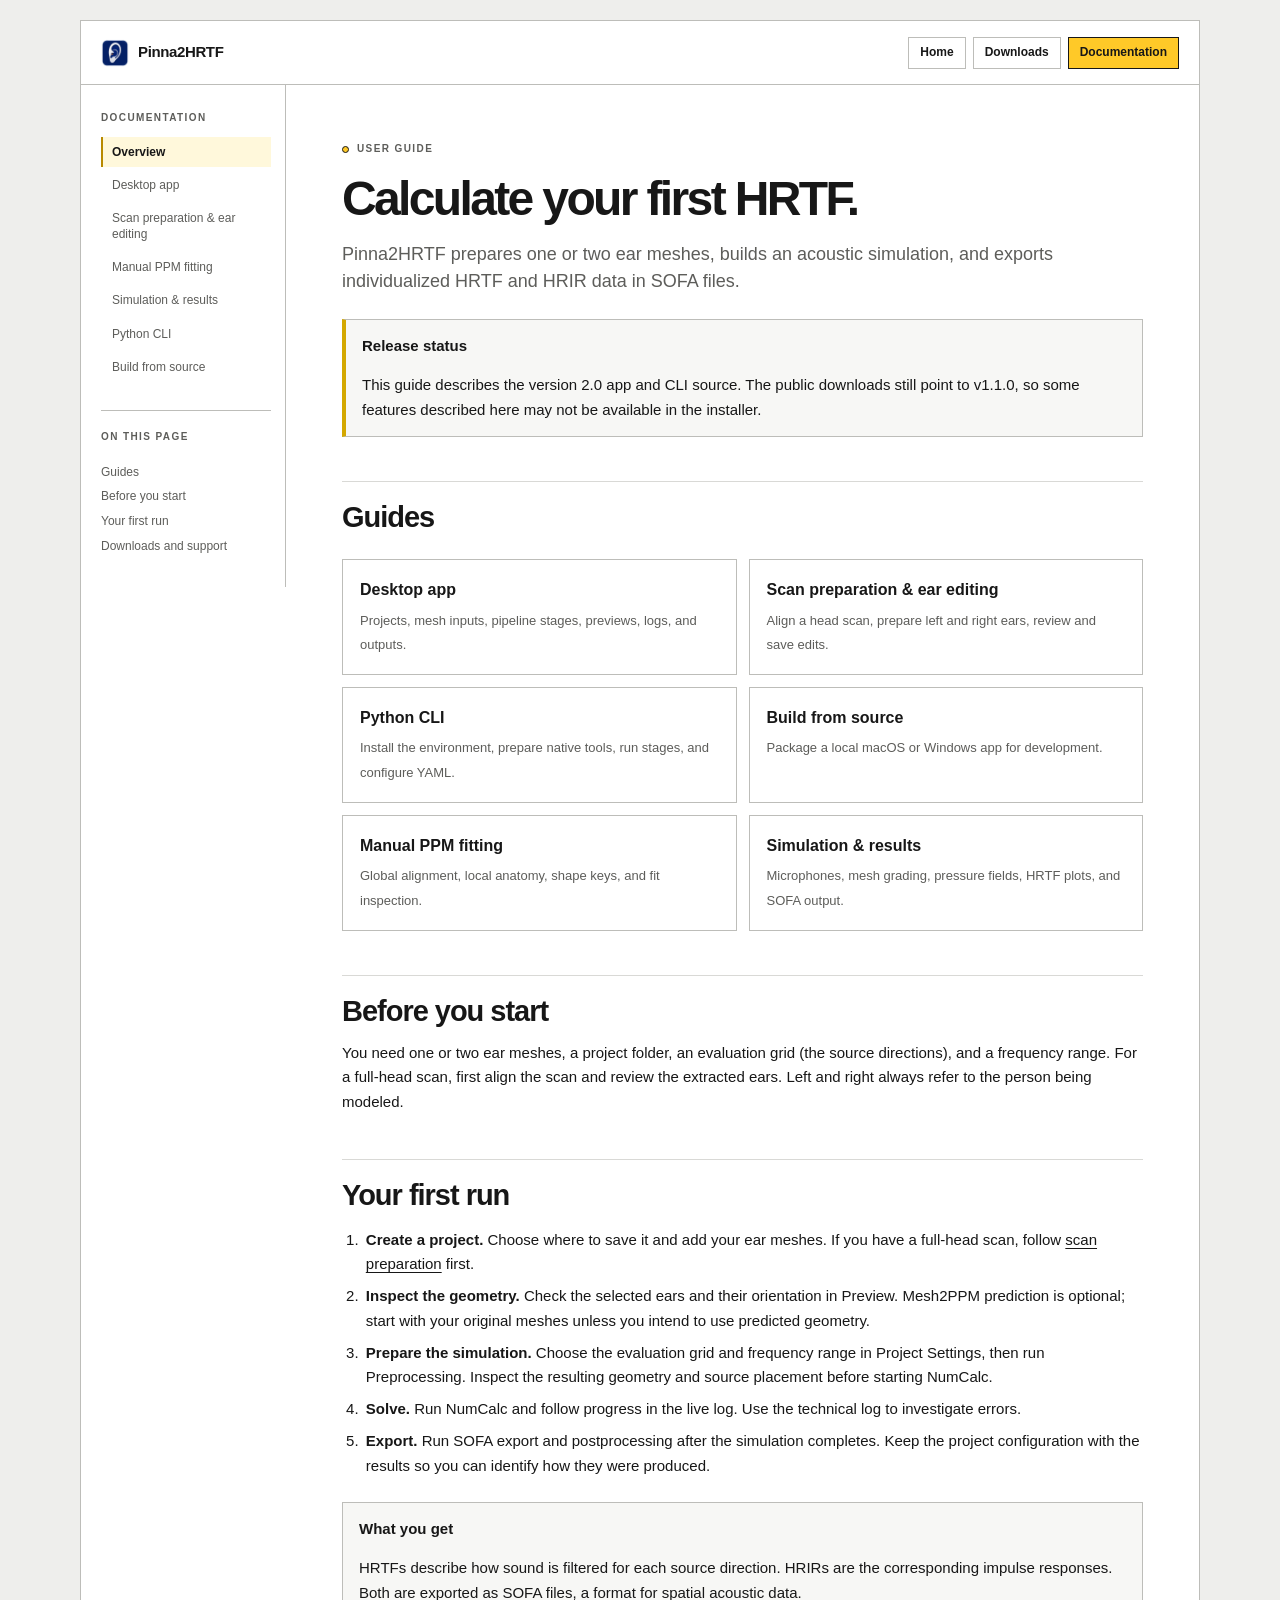
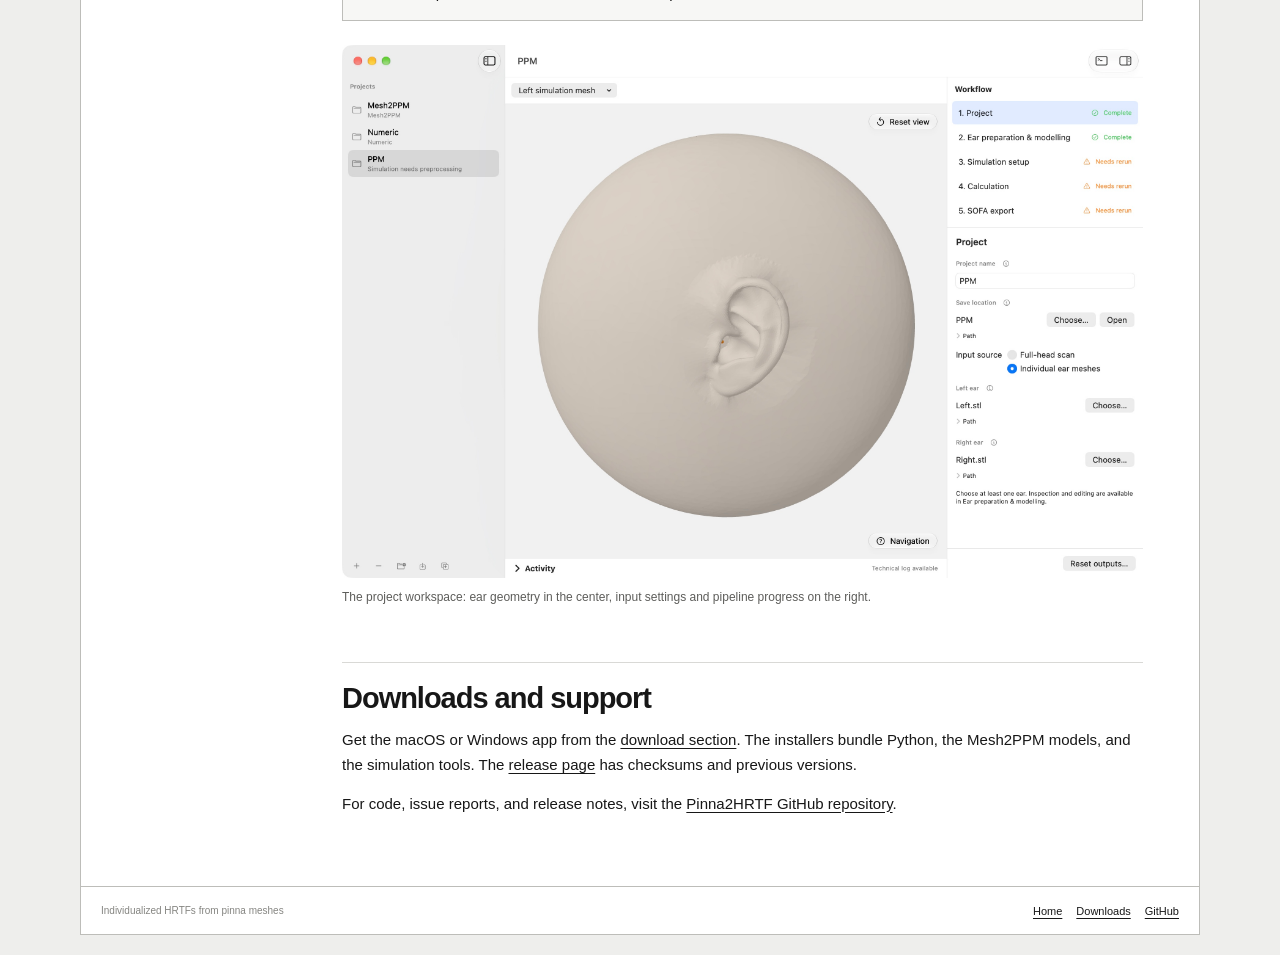
==== website/docs/index.html @ dadf11bf "Tighten website prose and fix inconsistencies Co-Authored-By: Claude Opus 5.5 <noreply@anthropic.com" ====
<!doctype html>
<html lang="en">
<head>
  <meta charset="utf-8">
  <meta name="viewport" content="width=device-width, initial-scale=1">
  <meta name="description" content="Pinna2HRTF documentation for the desktop app, full-head scan preparation, ear editing, and Python CLI.">
  <title>Documentation — Pinna2HRTF</title>
  <link rel="icon" href="../favicon-macos.png?v=glass-ear2" type="image/png" sizes="512x512">
  <link rel="shortcut icon" href="../favicon-macos.png?v=glass-ear2" type="image/png">
  <link rel="apple-touch-icon" href="../favicon-macos.png?v=glass-ear2">
  <link rel="stylesheet" href="styles.css">
</head>
<body>
  <a class="skip-link" href="#main">Skip to content</a>
  <div class="docs-frame">
    <header class="docs-header">
      <a class="brand" href="../" aria-label="Pinna2HRTF home"><img src="../assets/app-icon.webp?v=glass-ear2" alt=""><strong>Pinna2HRTF</strong></a>
      <nav class="top-nav" aria-label="Main navigation"><a href="../">Home</a><a href="../#downloads">Downloads</a><a href="index.html" aria-current="page">Documentation</a></nav>
    </header>
    <div class="docs-layout">
      <aside class="docs-sidebar">
        <p class="sidebar-label">Documentation</p>
        <nav class="sidebar-links" aria-label="Documentation pages">
          <a href="index.html" aria-current="page">Overview</a><a href="desktop-app.html">Desktop app</a><a href="scan-preparation.html">Scan preparation &amp; ear editing</a><a href="manual-fitting.html">Manual PPM fitting</a><a href="results.html">Simulation &amp; results</a><a href="cli.html">Python CLI</a><a href="building.html">Build from source</a>
        </nav>
      <nav class="on-this-page" aria-label="On this page"><p class="sidebar-label">On this page</p><a href="#guides">Guides</a><a href="#before-you-start">Before you start</a><a href="#your-first-run">Your first run</a><a href="#downloads-and-support">Downloads and support</a></nav></aside>
      <main class="docs-content" id="main">
        <p class="kicker"><span class="dot" aria-hidden="true"></span> USER GUIDE</p>
        <h1>Calculate your first HRTF.</h1>
        <p class="lede">Pinna2HRTF prepares one or two ear meshes, builds an acoustic simulation, and exports individualized HRTF and HRIR data in SOFA files.</p>
        <div class="release-note"><p><strong>Release status</strong></p><p>This guide describes the version 2.0 app and CLI source. The public downloads still point to v1.1.0, so some features described here may not be available in the installer.</p></div>

        <h2 id="guides">Guides</h2>
        <div class="page-cards">
          <a class="page-card" href="desktop-app.html"><strong>Desktop app</strong><span>Projects, mesh inputs, pipeline stages, previews, logs, and outputs.</span></a>
          <a class="page-card" href="scan-preparation.html"><strong>Scan preparation &amp; ear editing</strong><span>Align a head scan, prepare left and right ears, review and save edits.</span></a>
          <a class="page-card" href="cli.html"><strong>Python CLI</strong><span>Install the environment, prepare native tools, run stages, and configure YAML.</span></a>
          <a class="page-card" href="building.html"><strong>Build from source</strong><span>Package a local macOS or Windows app for development.</span></a>
          <a class="page-card" href="manual-fitting.html"><strong>Manual PPM fitting</strong><span>Global alignment, local anatomy, shape keys, and fit inspection.</span></a><a class="page-card" href="results.html"><strong>Simulation &amp; results</strong><span>Microphones, mesh grading, pressure fields, HRTF plots, and SOFA output.</span></a>
        </div>

        <h2 id="before-you-start">Before you start</h2>
        <p>You need one or two ear meshes, a project folder, an evaluation grid (the source directions), and a frequency range. For a full-head scan, first align the scan and review the extracted ears. Left and right always refer to the person being modeled.</p>
        <h2 id="your-first-run">Your first run</h2>
        <ol>
          <li><strong>Create a project.</strong> Choose where to save it and add your ear meshes. If you have a full-head scan, follow <a href="scan-preparation.html">scan preparation</a> first.</li>
          <li><strong>Inspect the geometry.</strong> Check the selected ears and their orientation in Preview. Mesh2PPM prediction is optional; start with your original meshes unless you intend to use predicted geometry.</li>
          <li><strong>Prepare the simulation.</strong> Choose the evaluation grid and frequency range in Project Settings, then run Preprocessing. Inspect the resulting geometry and source placement before starting NumCalc.</li>
          <li><strong>Solve.</strong> Run NumCalc and follow progress in the live log. Use the technical log to investigate errors.</li>
          <li><strong>Export.</strong> Run SOFA export and postprocessing after the simulation completes. Keep the project configuration with the results so you can identify how they were produced.</li>
        </ol>
        <div class="callout"><p><strong>What you get</strong></p><p>HRTFs describe how sound is filtered for each source direction. HRIRs are the corresponding impulse responses. Both are exported as SOFA files, a format for spatial acoustic data.</p></div>
<figure><picture><source media="(prefers-color-scheme: dark)" srcset="../assets/screenshots/desktop-workspace-dark.jpg"><img src="../assets/screenshots/desktop-workspace.jpg" alt="Pinna2HRTF showing a simulation mesh, project settings, and workflow status, with standard macOS window controls" width="2620" height="1746" loading="lazy"></picture><figcaption>The project workspace: ear geometry in the center, input settings and pipeline progress on the right.</figcaption></figure>
        <h2 id="downloads-and-support">Downloads and support</h2>
        <p>Get the macOS or Windows app from the <a href="../#downloads">download section</a>. The installers bundle Python, the Mesh2PPM models, and the simulation tools. The <a href="https://github.com/Any2HRTF/Pinna2HRTF/releases">release page</a> has checksums and previous versions.</p>
        <p>For code, issue reports, and release notes, visit the <a href="https://github.com/Any2HRTF/Pinna2HRTF">Pinna2HRTF GitHub repository</a>.</p>
      </main>
    </div>
    <footer class="docs-footer"><small>Individualized HRTFs from pinna meshes</small><nav aria-label="Footer"><a href="../">Home</a><a href="../#downloads">Downloads</a><a href="https://github.com/Any2HRTF/Pinna2HRTF">GitHub</a></nav></footer>
  </div>
</body>
</html>
---- website/docs/styles.css ----
:root {
  color-scheme: light dark;
  --page: #eeeeec;
  --paper: #fff;
  --ink: #171717;
  --muted: #5d5d5a;
  --quiet: #858581;
  --rule: #bdbdb9;
  --rule-soft: #d9d9d6;
  --accent: #ffc928;
  --mono: ui-monospace, SFMono-Regular, Menlo, Consolas, monospace;
  --sans: -apple-system, BlinkMacSystemFont, "Segoe UI", Arial, sans-serif;
}
* { box-sizing: border-box; }
html { scroll-behavior: smooth; }
body { margin: 0; padding: 20px 16px; color: var(--ink); background: var(--page); font: 15px/1.65 var(--sans); -webkit-font-smoothing: antialiased; }
a { color: inherit; text-underline-offset: 3px; }
a:hover { color: #735900; }
a:focus-visible { outline: 3px solid #2563eb; outline-offset: 3px; }
.skip-link { position: absolute; z-index: 5; top: -4rem; left: 1rem; padding: .6rem .8rem; color: #fff; background: var(--ink); }
.skip-link:focus { top: 1rem; }
.docs-frame { width: min(100%, 1120px); margin: 0 auto; border: 1px solid var(--rule); background: var(--paper); }
.docs-header { display: flex; align-items: center; justify-content: space-between; gap: 22px; min-height: 64px; padding: 10px 20px; border-bottom: 1px solid var(--rule); }
.brand { display: inline-flex; align-items: center; gap: 9px; text-decoration: none; }
.brand img { width: 28px; height: 28px; border-radius: 5px; object-fit: cover; }
.brand strong { font-size: 15px; letter-spacing: -.025em; }
.top-nav { display: flex; flex-wrap: wrap; gap: 7px; }
.top-nav a { display: inline-flex; min-height: 32px; align-items: center; justify-content: center; padding: 4px 11px; border: 1px solid var(--rule); font-size: 12px; font-weight: 650; text-decoration: none; }
.top-nav a:hover, .top-nav a[aria-current="page"] { color: var(--ink); background: var(--accent); border-color: var(--ink); }
.docs-layout { display: grid; grid-template-columns: 205px minmax(0, 1fr); min-height: 70vh; }
.docs-sidebar { padding: 25px 14px 32px 20px; border-right: 1px solid var(--rule); }
.sidebar-label, .kicker { margin: 0 0 10px; color: var(--muted); font-size: 10px; font-weight: 750; letter-spacing: .14em; text-transform: uppercase; }
.sidebar-links { display: grid; gap: 3px; }
.sidebar-links a { padding: 7px 9px; border-left: 2px solid transparent; color: var(--muted); font-size: 12px; line-height: 1.35; text-decoration: none; }
.sidebar-links a:hover { color: var(--ink); background: #f6f6f4; }
.sidebar-links a[aria-current="page"] { border-left-color: #b88a00; color: var(--ink); background: #fff8db; font-weight: 700; }
.docs-content { min-width: 0; padding: clamp(24px, 5vw, 56px); }
.kicker { display: flex; align-items: center; gap: 8px; margin-bottom: 12px; }
.dot { width: 7px; height: 7px; border: 1px solid var(--ink); border-radius: 50%; background: var(--accent); }
h1, h2, h3 { line-height: 1.2; letter-spacing: -.035em; }
h1 { max-width: 780px; margin: 0 0 14px; font-size: clamp(34px, 5vw, 48px); letter-spacing: -.055em; }
h2 { margin: 44px 0 12px; padding-top: 18px; border-top: 1px solid var(--rule-soft); font-size: clamp(22px, 3vw, 29px); }
h3 { margin: 26px 0 8px; font-size: 18px; }
p { margin: 0 0 14px; }
.lede { max-width: 760px; color: var(--muted); font-size: 18px; line-height: 1.5; }
.release-note, .callout { margin: 24px 0; padding: 14px 16px; border: 1px solid var(--rule); background: #f7f7f5; }
.release-note { border-left: 4px solid #d4a800; }
.release-note p:last-child, .callout p:last-child { margin-bottom: 0; }
.page-cards { display: grid; grid-template-columns: repeat(2, minmax(0, 1fr)); gap: 12px; margin: 24px 0; }
.page-card { display: block; padding: 17px; border: 1px solid var(--rule); text-decoration: none; }
.page-card:hover { background: #fff9e4; border-color: var(--ink); }
.page-card strong { display: block; margin-bottom: 4px; font-size: 16px; }
.page-card span { color: var(--muted); font-size: 13px; }
figure { margin: 24px 0; border: 1px solid var(--rule); background: #f5f5f3; }
figure img { display: block; width: 100%; height: auto; }
figcaption { padding: 9px 12px; border-top: 1px solid var(--rule-soft); color: var(--muted); font-size: 12px; }
ul, ol { padding-left: 1.3rem; }
li { margin: 0 0 7px; padding-left: 3px; }
code, pre { font-family: var(--mono); font-size: .88em; }
:not(pre) > code { padding: .12em .32em; background: #f0f0ee; overflow-wrap: anywhere; }
pre { overflow: auto; margin: 14px 0 20px; padding: 15px 17px; border: 1px solid var(--rule); background: #f6f6f4; line-height: 1.6; tab-size: 2; }
.table-wrap { overflow-x: auto; margin: 16px 0 22px; border: 1px solid var(--rule); }
table { width: 100%; border-collapse: collapse; font-size: 13px; }
th, td { min-width: 135px; padding: 9px 11px; border-bottom: 1px solid var(--rule-soft); text-align: left; vertical-align: top; }
th { background: #f4f4f2; font-size: 11px; letter-spacing: .04em; }
tr:last-child td { border-bottom: 0; }
.docs-footer { display: flex; flex-wrap: wrap; align-items: center; justify-content: space-between; gap: 10px; min-height: 48px; padding: 10px 20px; border-top: 1px solid var(--rule); }
.docs-footer small { color: var(--quiet); font-size: 10px; }
.docs-footer nav { display: flex; gap: 14px; font-size: 11px; }
.docs-footer nav a { text-decoration: underline; }
@media (max-width: 760px) {
  body { padding: 8px; font-size: 14px; }
  .docs-header { align-items: flex-start; flex-direction: column; gap: 10px; padding: 12px 14px; }
  .top-nav { display: grid; width: 100%; grid-template-columns: repeat(3, minmax(0, 1fr)); }
  .top-nav a { padding-inline: 5px; font-size: 11px; }
  .docs-layout { grid-template-columns: 1fr; }
  .docs-sidebar { padding: 14px; border-right: 0; border-bottom: 1px solid var(--rule); }
  .sidebar-label { margin-bottom: 7px; }
  .sidebar-links { grid-template-columns: repeat(2, minmax(0, 1fr)); gap: 4px; }
  .sidebar-links a { padding: 7px; }
  .docs-content { padding: 25px 17px 35px; }
  .page-cards { grid-template-columns: 1fr; }
  .lede { font-size: 16px; }
  h2 { margin-top: 34px; }
}
@media (max-width: 380px) {
  body { padding: 5px; }
  .docs-content { padding-inline: 13px; }
  .sidebar-links { grid-template-columns: 1fr; }
  .top-nav { grid-template-columns: repeat(2, minmax(0, 1fr)); }
}
@media (prefers-reduced-motion: reduce) { html { scroll-behavior: auto; } }

/* Compact reference navigation, using the same ruled-paper visual language. */
.guide-status { padding-bottom: 12px; margin-bottom: 26px; border-bottom: 1px solid var(--rule); color: var(--muted); font: 11px/1.6 var(--mono); }
.guide-status span { padding: 0 6px; }
.on-this-page { display: grid; gap: 8px; margin-top: 28px; padding-top: 18px; border-top: 1px solid var(--rule); }
.on-this-page a { font-size: 12px; line-height: 1.4; text-decoration: none; color: var(--muted); }
.on-this-page a:hover { color: var(--ink); text-decoration: underline; }
h2[id] { scroll-margin-top: 24px; }
details { margin: 24px 0; padding: 14px 16px; border: 1px solid var(--rule); }
summary { cursor: pointer; font-weight: 650; }
details[open] summary { margin-bottom: 14px; }
.troubleshooting dt { margin-top: 20px; font-weight: 700; }
.troubleshooting dd { margin: 5px 0 18px; color: var(--muted); }
@media (min-width: 761px) {
  .docs-sidebar { position: sticky; top: 16px; align-self: start; max-height: calc(100vh - 32px); overflow-y: auto; }
}
@media print {
  body { padding: 0; background: white; }
  .docs-frame { border: 0; }
  .docs-layout { display: block; }
  .docs-sidebar, .top-nav, .docs-footer, .skip-link { display: none; }
  .docs-content { padding: 20px 0; }
  pre { white-space: pre-wrap; }
}

/* Screenshots retain their native macOS window edges. */
figure { border: 0; background: transparent; }
figure > a { display: block; }
figcaption { border-top: 0; padding: 10px 0; }

@media screen and (prefers-color-scheme: dark) {
  :root {
    --page: #111315;
    --paper: #1b1e22;
    --ink: #f1f2f3;
    --muted: #b4b8bd;
    --quiet: #92979d;
    --rule: #525861;
    --rule-soft: #373d44;
    --accent: #ffc928;
  }
  a:hover { color: #f5d76e; }
  .top-nav a:hover, .top-nav a[aria-current="page"] { color: #171717; }
  .sidebar-links a:hover { color: var(--ink); background: #292e34; }
  .sidebar-links a[aria-current="page"] { color: var(--ink); background: #433a1c; border-left-color: var(--accent); }
  .release-note, .callout, pre, th { background: #24292f; }
  .page-card:hover { color: var(--ink); background: #39321c; }
  :not(pre) > code { background: #30363d; }
  .skip-link { color: #171717; background: #f1f2f3; }
}
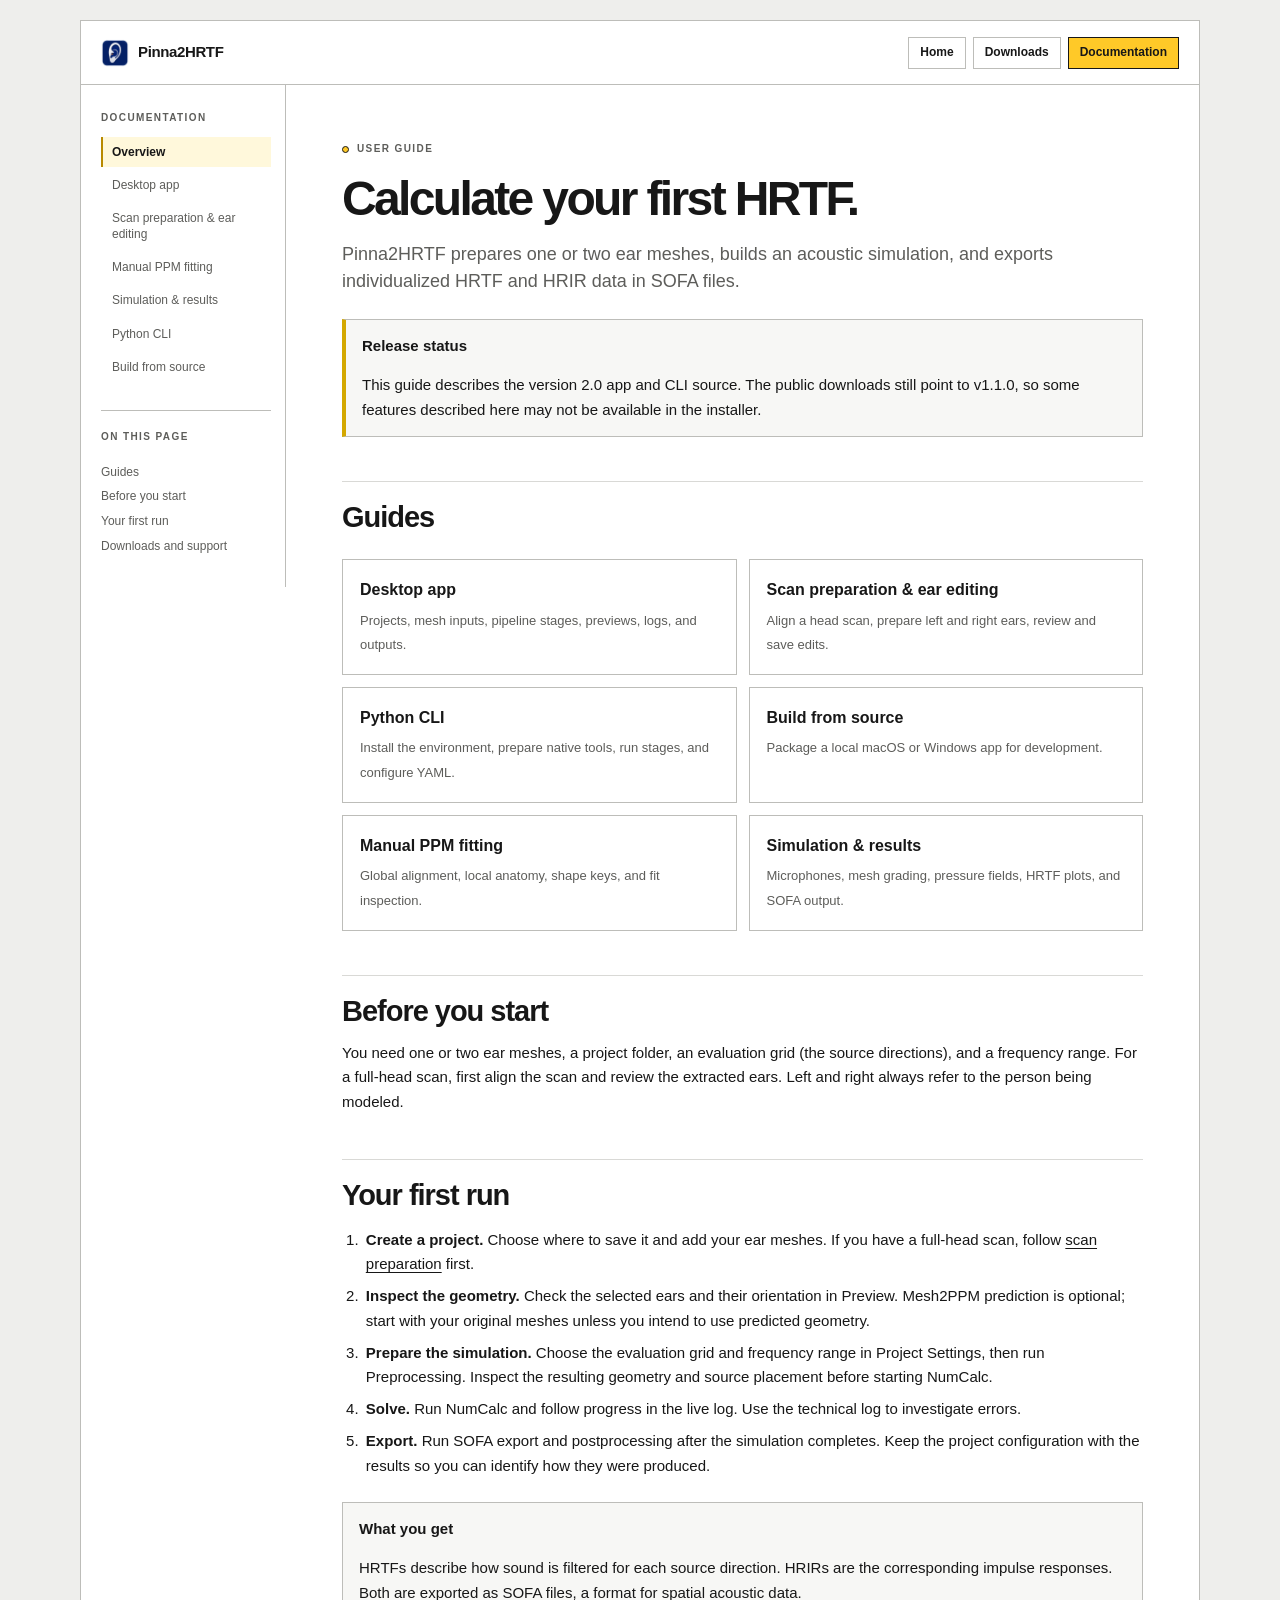
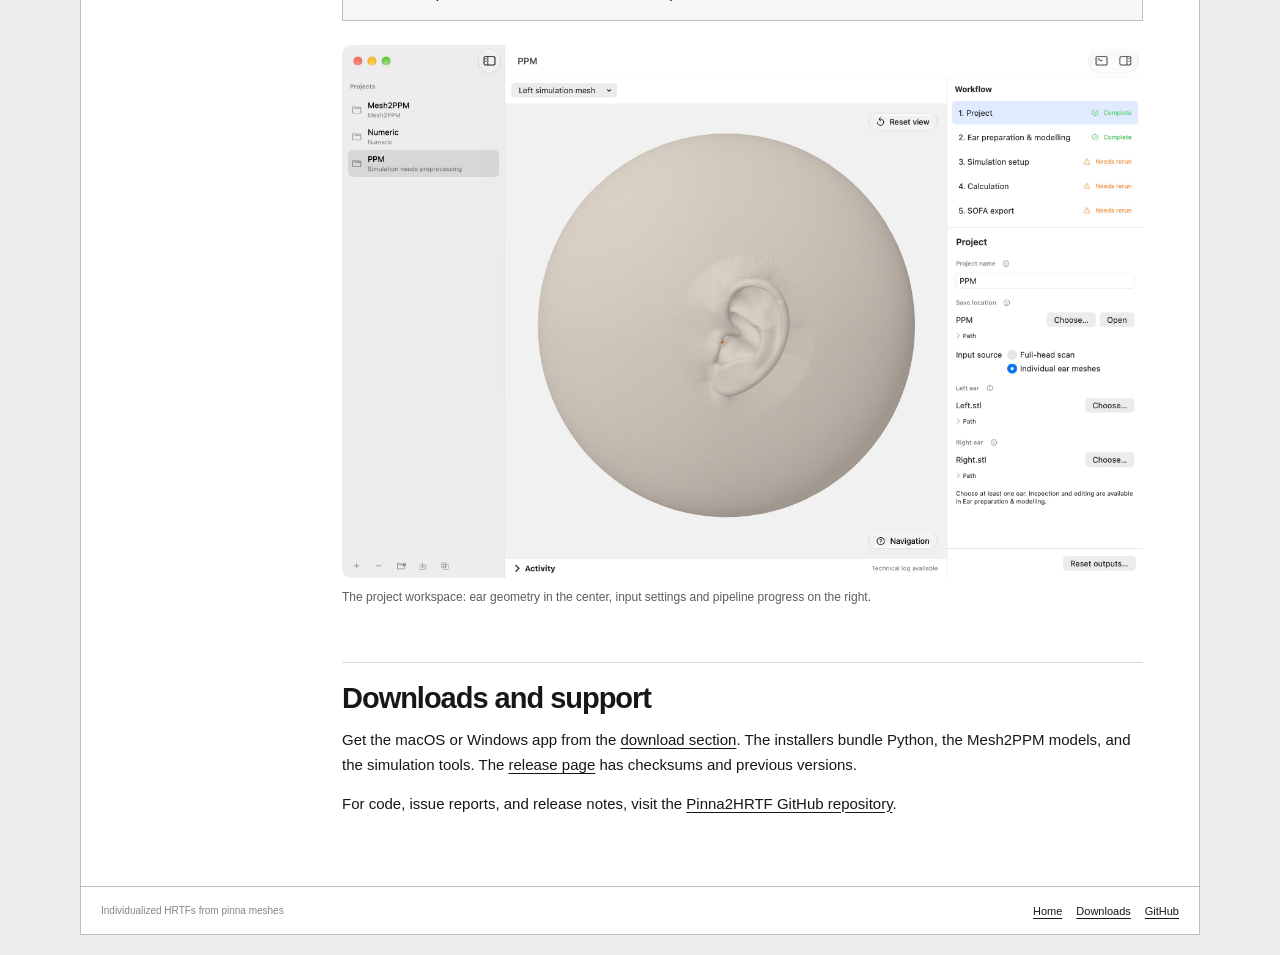
==== commit 8638de8a: "Preserve transparent screenshot corners" ====
--- a/website/docs/index.html
+++ b/website/docs/index.html
@@ -50,7 +50,7 @@
           <li><strong>Export.</strong> Run SOFA export and postprocessing after the simulation completes. Keep the project configuration with the results so you can identify how they were produced.</li>
         </ol>
         <div class="callout"><p><strong>What you get</strong></p><p>HRTFs describe how sound is filtered for each source direction. HRIRs are the corresponding impulse responses. Both are exported as SOFA files, a format for spatial acoustic data.</p></div>
-<figure><picture><source media="(prefers-color-scheme: dark)" srcset="../assets/screenshots/desktop-workspace-dark.jpg"><img src="../assets/screenshots/desktop-workspace.jpg" alt="Pinna2HRTF showing a simulation mesh, project settings, and workflow status, with standard macOS window controls" width="2620" height="1746" loading="lazy"></picture><figcaption>The project workspace: ear geometry in the center, input settings and pipeline progress on the right.</figcaption></figure>
+<figure><picture><source media="(prefers-color-scheme: dark)" srcset="../assets/screenshots/desktop-workspace-dark.png"><img src="../assets/screenshots/desktop-workspace.jpg" alt="Pinna2HRTF showing a simulation mesh, project settings, and workflow status, with standard macOS window controls" width="2620" height="1746" loading="lazy"></picture><figcaption>The project workspace: ear geometry in the center, input settings and pipeline progress on the right.</figcaption></figure>
         <h2 id="downloads-and-support">Downloads and support</h2>
         <p>Get the macOS or Windows app from the <a href="../#downloads">download section</a>. The installers bundle Python, the Mesh2PPM models, and the simulation tools. The <a href="https://github.com/Any2HRTF/Pinna2HRTF/releases">release page</a> has checksums and previous versions.</p>
         <p>For code, issue reports, and release notes, visit the <a href="https://github.com/Any2HRTF/Pinna2HRTF">Pinna2HRTF GitHub repository</a>.</p>
--- a/website/docs/styles.css
+++ b/website/docs/styles.css
@@ -52,7 +52,7 @@
 .page-card strong { display: block; margin-bottom: 4px; font-size: 16px; }
 .page-card span { color: var(--muted); font-size: 13px; }
 figure { margin: 24px 0; border: 1px solid var(--rule); background: #f5f5f3; }
-figure img { display: block; width: 100%; height: auto; }
+figure img { display: block; width: 100%; height: auto; border-radius: 0.8% / 1.2%; }
 figcaption { padding: 9px 12px; border-top: 1px solid var(--rule-soft); color: var(--muted); font-size: 12px; }
 ul, ol { padding-left: 1.3rem; }
 li { margin: 0 0 7px; padding-left: 3px; }
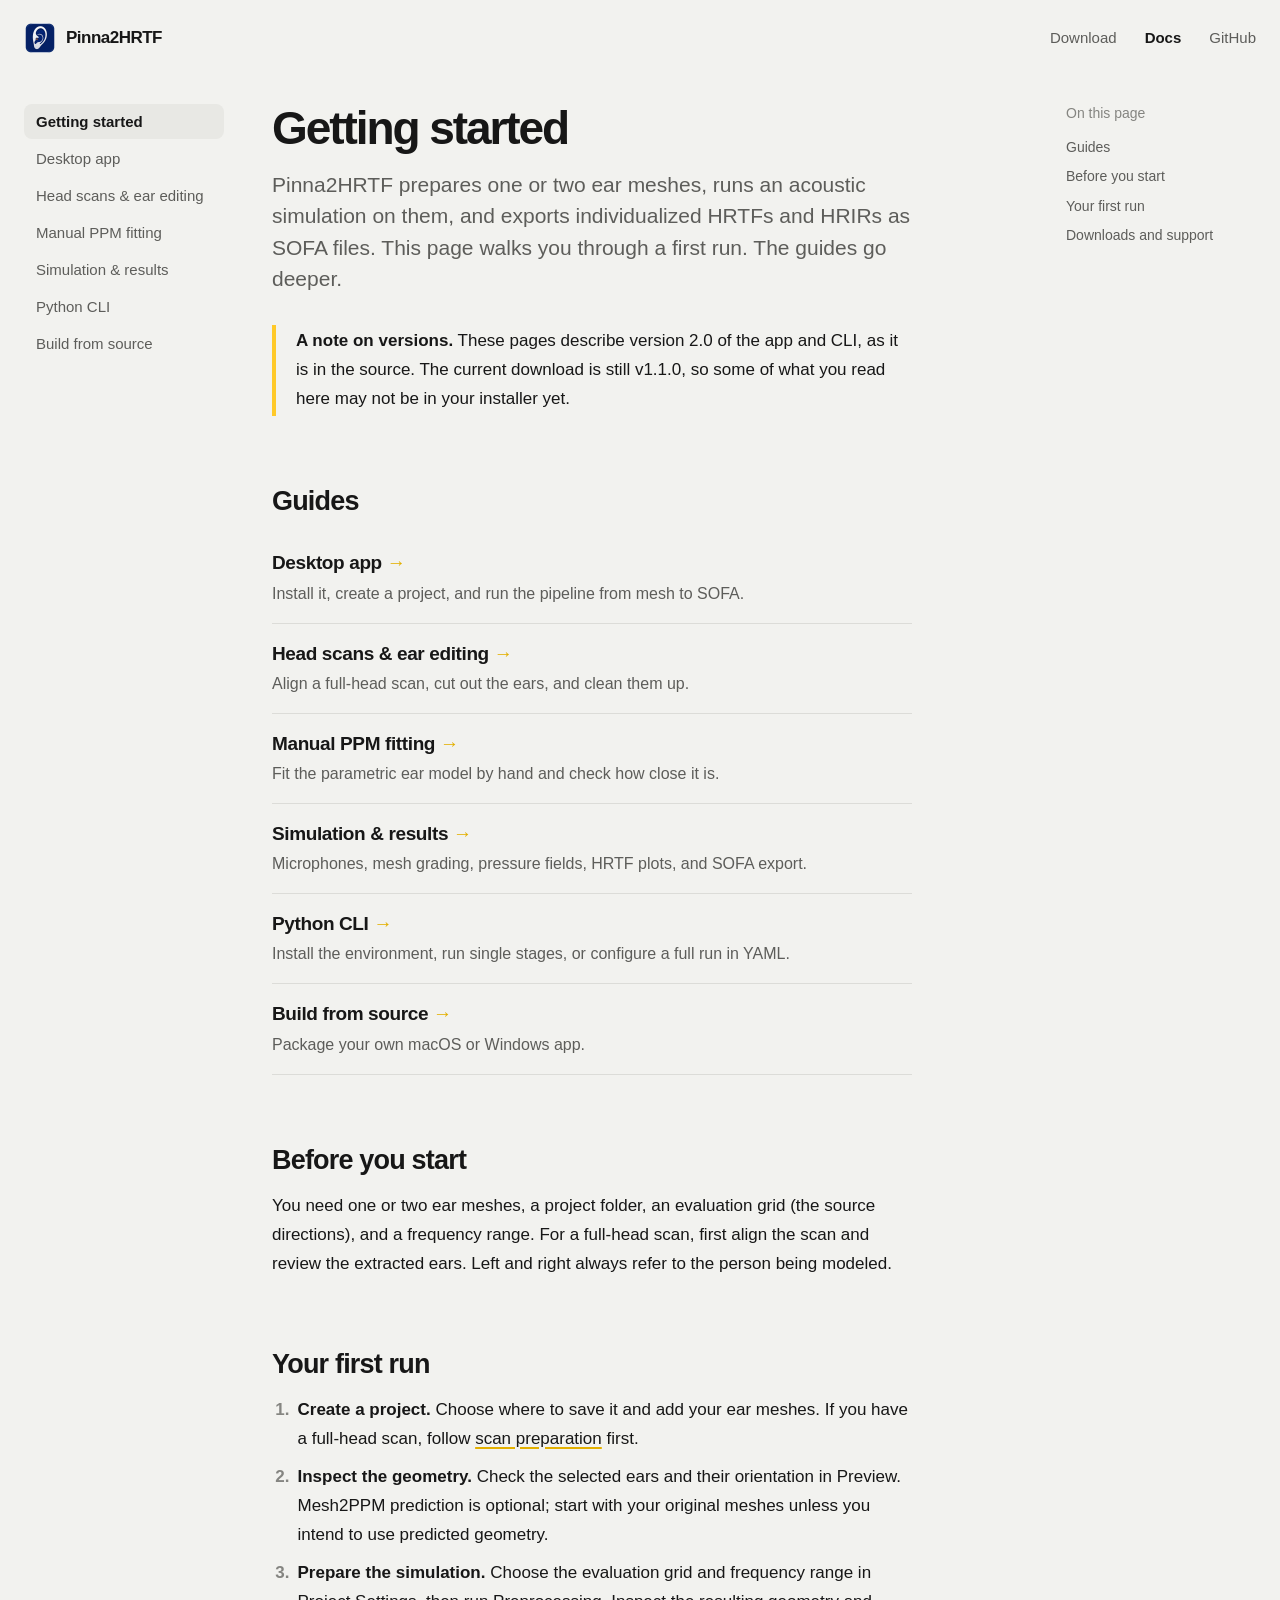
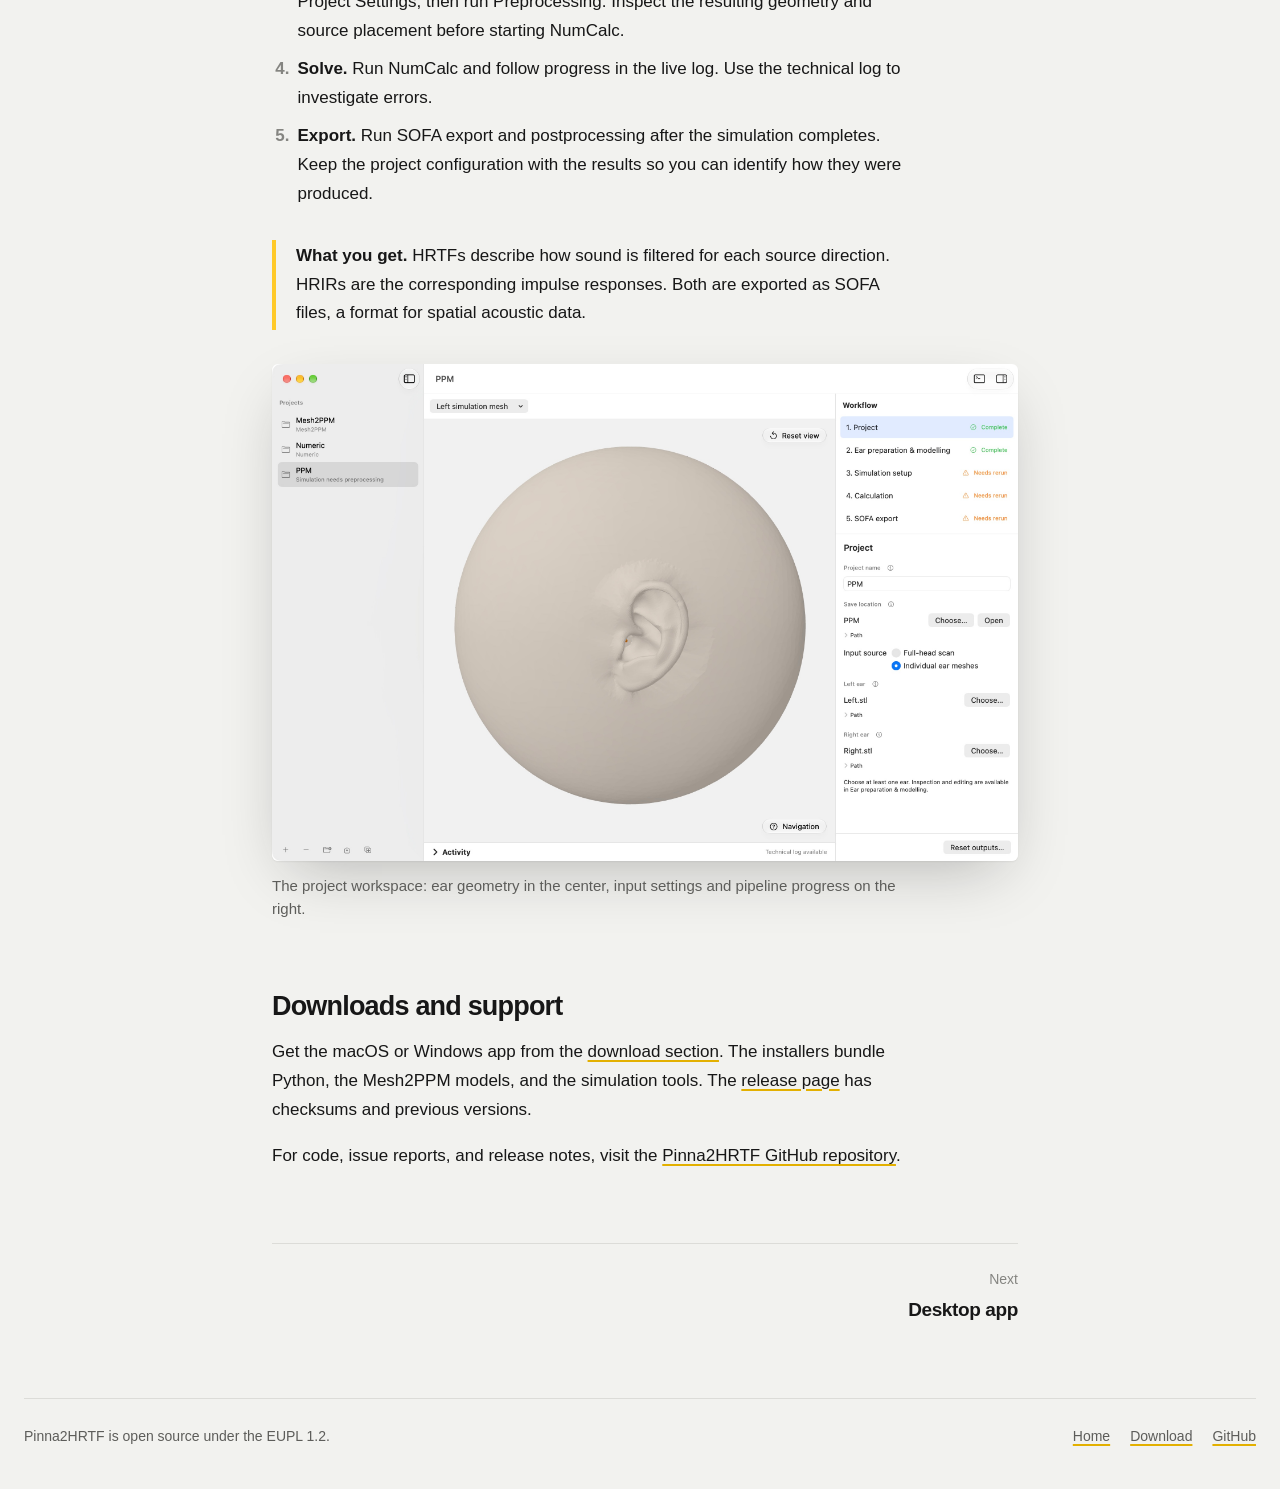
==== commit 06113123: "Redesign website and documentation Drop the framed, boxed layout for an open page with app screensho" ====
--- a/website/docs/index.html
+++ b/website/docs/index.html
@@ -3,60 +3,97 @@
 <head>
   <meta charset="utf-8">
   <meta name="viewport" content="width=device-width, initial-scale=1">
-  <meta name="description" content="Pinna2HRTF documentation for the desktop app, full-head scan preparation, ear editing, and Python CLI.">
+  <meta name="theme-color" content="#f2f2ef" media="(prefers-color-scheme: light)">
+  <meta name="theme-color" content="#131517" media="(prefers-color-scheme: dark)">
+  <meta name="description" content="Pinna2HRTF documentation: a first run, the desktop app, head-scan preparation, ear editing, and the Python CLI.">
   <title>Documentation — Pinna2HRTF</title>
   <link rel="icon" href="../favicon-macos.png?v=glass-ear2" type="image/png" sizes="512x512">
   <link rel="shortcut icon" href="../favicon-macos.png?v=glass-ear2" type="image/png">
   <link rel="apple-touch-icon" href="../favicon-macos.png?v=glass-ear2">
-  <link rel="stylesheet" href="styles.css">
+  <link rel="stylesheet" href="../styles.css?v=3">
+  <link rel="stylesheet" href="styles.css?v=3">
 </head>
 <body>
   <a class="skip-link" href="#main">Skip to content</a>
-  <div class="docs-frame">
-    <header class="docs-header">
-      <a class="brand" href="../" aria-label="Pinna2HRTF home"><img src="../assets/app-icon.webp?v=glass-ear2" alt=""><strong>Pinna2HRTF</strong></a>
-      <nav class="top-nav" aria-label="Main navigation"><a href="../">Home</a><a href="../#downloads">Downloads</a><a href="index.html" aria-current="page">Documentation</a></nav>
-    </header>
-    <div class="docs-layout">
-      <aside class="docs-sidebar">
-        <p class="sidebar-label">Documentation</p>
-        <nav class="sidebar-links" aria-label="Documentation pages">
-          <a href="index.html" aria-current="page">Overview</a><a href="desktop-app.html">Desktop app</a><a href="scan-preparation.html">Scan preparation &amp; ear editing</a><a href="manual-fitting.html">Manual PPM fitting</a><a href="results.html">Simulation &amp; results</a><a href="cli.html">Python CLI</a><a href="building.html">Build from source</a>
-        </nav>
-      <nav class="on-this-page" aria-label="On this page"><p class="sidebar-label">On this page</p><a href="#guides">Guides</a><a href="#before-you-start">Before you start</a><a href="#your-first-run">Your first run</a><a href="#downloads-and-support">Downloads and support</a></nav></aside>
-      <main class="docs-content" id="main">
-        <p class="kicker"><span class="dot" aria-hidden="true"></span> USER GUIDE</p>
-        <h1>Calculate your first HRTF.</h1>
-        <p class="lede">Pinna2HRTF prepares one or two ear meshes, builds an acoustic simulation, and exports individualized HRTF and HRIR data in SOFA files.</p>
-        <div class="release-note"><p><strong>Release status</strong></p><p>This guide describes the version 2.0 app and CLI source. The public downloads still point to v1.1.0, so some features described here may not be available in the installer.</p></div>
+  <header class="site-header wrap">
+    <a class="brand" href="../" aria-label="Pinna2HRTF home"><img src="../assets/app-icon.webp?v=glass-ear2" alt="" width="32" height="32" decoding="async">Pinna2HRTF</a>
+    <nav class="main-nav" aria-label="Main navigation">
+      <a href="../#downloads">Download</a>
+      <a href="index.html" aria-current="page">Docs</a>
+      <a href="https://github.com/Any2HRTF/Pinna2HRTF">GitHub</a>
+    </nav>
+  </header>
 
-        <h2 id="guides">Guides</h2>
-        <div class="page-cards">
-          <a class="page-card" href="desktop-app.html"><strong>Desktop app</strong><span>Projects, mesh inputs, pipeline stages, previews, logs, and outputs.</span></a>
-          <a class="page-card" href="scan-preparation.html"><strong>Scan preparation &amp; ear editing</strong><span>Align a head scan, prepare left and right ears, review and save edits.</span></a>
-          <a class="page-card" href="cli.html"><strong>Python CLI</strong><span>Install the environment, prepare native tools, run stages, and configure YAML.</span></a>
-          <a class="page-card" href="building.html"><strong>Build from source</strong><span>Package a local macOS or Windows app for development.</span></a>
-          <a class="page-card" href="manual-fitting.html"><strong>Manual PPM fitting</strong><span>Global alignment, local anatomy, shape keys, and fit inspection.</span></a><a class="page-card" href="results.html"><strong>Simulation &amp; results</strong><span>Microphones, mesh grading, pressure fields, HRTF plots, and SOFA output.</span></a>
-        </div>
+  <div class="docs-layout wrap">
+    <aside class="docs-sidebar">
+      <nav aria-label="Documentation pages">
+        <a href="index.html" aria-current="page">Getting started</a>
+        <a href="desktop-app.html">Desktop app</a>
+        <a href="scan-preparation.html">Head scans &amp; ear editing</a>
+        <a href="manual-fitting.html">Manual PPM fitting</a>
+        <a href="results.html">Simulation &amp; results</a>
+        <a href="cli.html">Python CLI</a>
+        <a href="building.html">Build from source</a>
+      </nav>
+    </aside>
 
-        <h2 id="before-you-start">Before you start</h2>
-        <p>You need one or two ear meshes, a project folder, an evaluation grid (the source directions), and a frequency range. For a full-head scan, first align the scan and review the extracted ears. Left and right always refer to the person being modeled.</p>
-        <h2 id="your-first-run">Your first run</h2>
-        <ol>
-          <li><strong>Create a project.</strong> Choose where to save it and add your ear meshes. If you have a full-head scan, follow <a href="scan-preparation.html">scan preparation</a> first.</li>
-          <li><strong>Inspect the geometry.</strong> Check the selected ears and their orientation in Preview. Mesh2PPM prediction is optional; start with your original meshes unless you intend to use predicted geometry.</li>
-          <li><strong>Prepare the simulation.</strong> Choose the evaluation grid and frequency range in Project Settings, then run Preprocessing. Inspect the resulting geometry and source placement before starting NumCalc.</li>
-          <li><strong>Solve.</strong> Run NumCalc and follow progress in the live log. Use the technical log to investigate errors.</li>
-          <li><strong>Export.</strong> Run SOFA export and postprocessing after the simulation completes. Keep the project configuration with the results so you can identify how they were produced.</li>
-        </ol>
-        <div class="callout"><p><strong>What you get</strong></p><p>HRTFs describe how sound is filtered for each source direction. HRIRs are the corresponding impulse responses. Both are exported as SOFA files, a format for spatial acoustic data.</p></div>
-<figure><picture><source media="(prefers-color-scheme: dark)" srcset="../assets/screenshots/desktop-workspace-dark.png"><img src="../assets/screenshots/desktop-workspace.jpg" alt="Pinna2HRTF showing a simulation mesh, project settings, and workflow status, with standard macOS window controls" width="2620" height="1746" loading="lazy"></picture><figcaption>The project workspace: ear geometry in the center, input settings and pipeline progress on the right.</figcaption></figure>
-        <h2 id="downloads-and-support">Downloads and support</h2>
-        <p>Get the macOS or Windows app from the <a href="../#downloads">download section</a>. The installers bundle Python, the Mesh2PPM models, and the simulation tools. The <a href="https://github.com/Any2HRTF/Pinna2HRTF/releases">release page</a> has checksums and previous versions.</p>
-        <p>For code, issue reports, and release notes, visit the <a href="https://github.com/Any2HRTF/Pinna2HRTF">Pinna2HRTF GitHub repository</a>.</p>
-      </main>
-    </div>
-    <footer class="docs-footer"><small>Individualized HRTFs from pinna meshes</small><nav aria-label="Footer"><a href="../">Home</a><a href="../#downloads">Downloads</a><a href="https://github.com/Any2HRTF/Pinna2HRTF">GitHub</a></nav></footer>
+    <main class="docs-content" id="main">
+      <h1>Getting started</h1>
+      <p class="lede">Pinna2HRTF prepares one or two ear meshes, runs an acoustic simulation on them, and exports individualized HRTFs and HRIRs as SOFA files. This page walks you through a first run. The guides go deeper.</p>
+
+      <aside class="note">
+      <p><strong>A note on versions.</strong> These pages describe version 2.0 of the app and CLI, as it is in the source. The current download is still v1.1.0, so some of what you read here may not be in your installer yet.</p></aside>
+
+      <h2 id="guides">Guides</h2>
+      <ul class="guide-list">
+        <li><a href="desktop-app.html"><strong>Desktop app</strong><span>Install it, create a project, and run the pipeline from mesh to SOFA.</span></a></li>
+        <li><a href="scan-preparation.html"><strong>Head scans &amp; ear editing</strong><span>Align a full-head scan, cut out the ears, and clean them up.</span></a></li>
+        <li><a href="manual-fitting.html"><strong>Manual PPM fitting</strong><span>Fit the parametric ear model by hand and check how close it is.</span></a></li>
+        <li><a href="results.html"><strong>Simulation &amp; results</strong><span>Microphones, mesh grading, pressure fields, HRTF plots, and SOFA export.</span></a></li>
+        <li><a href="cli.html"><strong>Python CLI</strong><span>Install the environment, run single stages, or configure a full run in YAML.</span></a></li>
+        <li><a href="building.html"><strong>Build from source</strong><span>Package your own macOS or Windows app.</span></a></li>
+      </ul>
+
+      <h2 id="before-you-start">Before you start</h2>
+      <p>You need one or two ear meshes, a project folder, an evaluation grid (the source directions), and a frequency range. For a full-head scan, first align the scan and review the extracted ears. Left and right always refer to the person being modeled.</p>
+
+      <h2 id="your-first-run">Your first run</h2>
+      <ol>
+        <li><strong>Create a project.</strong> Choose where to save it and add your ear meshes. If you have a full-head scan, follow <a href="scan-preparation.html">scan preparation</a> first.</li>
+        <li><strong>Inspect the geometry.</strong> Check the selected ears and their orientation in Preview. Mesh2PPM prediction is optional; start with your original meshes unless you intend to use predicted geometry.</li>
+        <li><strong>Prepare the simulation.</strong> Choose the evaluation grid and frequency range in Project Settings, then run Preprocessing. Inspect the resulting geometry and source placement before starting NumCalc.</li>
+        <li><strong>Solve.</strong> Run NumCalc and follow progress in the live log. Use the technical log to investigate errors.</li>
+        <li><strong>Export.</strong> Run SOFA export and postprocessing after the simulation completes. Keep the project configuration with the results so you can identify how they were produced.</li>
+      </ol>
+      <aside class="note">
+      <p><strong>What you get.</strong> HRTFs describe how sound is filtered for each source direction. HRIRs are the corresponding impulse responses. Both are exported as SOFA files, a format for spatial acoustic data.</p></aside>
+      <figure>
+        <a href="../assets/screenshots/desktop-workspace.jpg" data-light-href="../assets/screenshots/desktop-workspace.jpg" data-dark-href="../assets/screenshots/desktop-workspace-dark.png" aria-label="Open the full-size screenshot"><picture><source media="(prefers-color-scheme: dark)" srcset="../assets/screenshots/desktop-workspace-dark.png"><img src="../assets/screenshots/desktop-workspace.jpg" alt="Pinna2HRTF showing a simulation mesh, project settings, and workflow status, with standard macOS window controls" width="2620" height="1746" loading="lazy" decoding="async"></picture></a>
+        <figcaption>The project workspace: ear geometry in the center, input settings and pipeline progress on the right.</figcaption>
+      </figure>
+
+      <h2 id="downloads-and-support">Downloads and support</h2>
+      <p>Get the macOS or Windows app from the <a href="../#downloads">download section</a>. The installers bundle Python, the Mesh2PPM models, and the simulation tools. The <a href="https://github.com/Any2HRTF/Pinna2HRTF/releases">release page</a> has checksums and previous versions.</p>
+      <p>For code, issue reports, and release notes, visit the <a href="https://github.com/Any2HRTF/Pinna2HRTF">Pinna2HRTF GitHub repository</a>.</p>
+
+      <nav class="pager" aria-label="More documentation"><a class="next" href="desktop-app.html"><small>Next</small>Desktop app</a></nav>
+    </main>
+
+    <aside class="docs-toc">
+      <nav aria-label="On this page">
+        <p>On this page</p>
+        <a href="#guides">Guides</a>
+        <a href="#before-you-start">Before you start</a>
+        <a href="#your-first-run">Your first run</a>
+        <a href="#downloads-and-support">Downloads and support</a>
+      </nav>
+    </aside>
   </div>
+
+  <footer class="site-footer wrap">
+    <p>Pinna2HRTF is open source under the EUPL 1.2.</p>
+    <nav aria-label="Footer"><a href="../">Home</a><a href="../#downloads">Download</a><a href="https://github.com/Any2HRTF/Pinna2HRTF">GitHub</a></nav>
+  </footer>
+  <script src="screenshot-theme.js" defer></script>
 </body>
 </html>
--- a/website/styles.css
+++ b/website/styles.css
@@ -0,0 +1,183 @@
+/* Shared by the front page and the documentation. */
+:root {
+  color-scheme: light dark;
+  --page: #f2f2ef;
+  --paper: #fff;
+  --ink: #171717;
+  --muted: #5d5d5a;
+  --quiet: #858581;
+  --rule: #dcdcd8;
+  --soft: #e8e8e4;
+  --accent: #ffc928;
+  --accent-deep: #8a6800;
+  --underline: #e3b000;
+  --term: #17191c;
+  --term-ink: #eceef0;
+  --term-muted: #9aa0a7;
+  --shadow: 0 1px 2px rgba(23, 23, 23, .06), 0 22px 60px -18px rgba(23, 23, 23, .28);
+  --mono: ui-monospace, SFMono-Regular, Menlo, Consolas, monospace;
+  --sans: -apple-system, BlinkMacSystemFont, "Segoe UI", "Helvetica Neue", Arial, sans-serif;
+  --wrap: 1080px;
+}
+@media screen and (prefers-color-scheme: dark) {
+  :root {
+    --page: #131517;
+    --paper: #1d2024;
+    --ink: #f1f2f3;
+    --muted: #b4b8bd;
+    --quiet: #92979d;
+    --rule: #343a41;
+    --soft: #272b31;
+    --accent-deep: #f5d76e;
+    --underline: #c79a00;
+    --term: #1d2024;
+    --shadow: 0 1px 2px rgba(0, 0, 0, .3), 0 22px 60px -18px rgba(0, 0, 0, .7);
+  }
+}
+
+* { box-sizing: border-box; }
+html { scroll-behavior: smooth; -webkit-text-size-adjust: 100%; }
+body {
+  margin: 0; color: var(--ink); background: var(--page);
+  font: 16px/1.6 var(--sans); -webkit-font-smoothing: antialiased;
+}
+img { max-width: 100%; height: auto; }
+a { color: inherit; text-decoration-color: var(--underline); text-decoration-thickness: 2px; text-underline-offset: 3px; }
+a:hover { color: var(--accent-deep); }
+a:focus-visible, button:focus-visible { outline: 3px solid #2563eb; outline-offset: 3px; border-radius: 4px; }
+h1, h2, h3, p { margin-top: 0; }
+h1, h2, h3 { letter-spacing: -.03em; line-height: 1.15; text-wrap: balance; }
+code, pre { font-family: var(--mono); }
+mark { color: inherit; background: linear-gradient(transparent 58%, var(--accent) 58% 94%, transparent 94%); }
+@media screen and (prefers-color-scheme: dark) { mark { color: var(--accent); background: none; } }
+
+.skip-link { position: absolute; z-index: 20; top: -4rem; left: 1rem; padding: .6rem .9rem; border-radius: 8px; color: var(--page); background: var(--ink); }
+.skip-link:focus { top: 1rem; }
+.visually-hidden { position: absolute; width: 1px; height: 1px; overflow: hidden; clip-path: inset(50%); white-space: nowrap; }
+.wrap { width: min(100% - 48px, var(--wrap)); margin-inline: auto; }
+
+/* Header and footer */
+.site-header { display: flex; align-items: center; justify-content: space-between; gap: 20px; padding-block: 22px; }
+.brand { display: inline-flex; align-items: center; gap: 10px; font-size: 17px; font-weight: 750; letter-spacing: -.03em; text-decoration: none; white-space: nowrap; }
+.brand:hover { color: inherit; }
+.brand img { display: block; width: 32px; height: 32px; border-radius: 7px; object-fit: cover; }
+.main-nav { display: flex; align-items: center; gap: clamp(14px, 3vw, 28px); font-size: 15px; }
+.main-nav a { text-decoration: none; color: var(--muted); }
+.main-nav a:hover, .main-nav a[aria-current="page"] { color: var(--ink); }
+.main-nav a[aria-current="page"] { font-weight: 650; }
+.site-footer { display: flex; flex-wrap: wrap; align-items: baseline; justify-content: space-between; gap: 8px 24px; margin-top: 72px; padding-block: 26px 40px; border-top: 1px solid var(--rule); color: var(--muted); font-size: 14px; }
+.site-footer p { margin: 0; }
+.site-footer nav { display: flex; gap: 20px; }
+
+/* Buttons */
+.button {
+  display: inline-flex; align-items: center; justify-content: center; gap: 8px; min-height: 46px;
+  padding: 10px 22px; border: 0; border-radius: 999px; font: 650 15px/1.2 var(--sans);
+  text-decoration: none; cursor: pointer; transition: transform .12s ease, box-shadow .12s ease;
+}
+.button-primary { color: #171717; background: var(--accent); box-shadow: 0 3px 0 #d39f00; }
+.button-primary:hover { color: #171717; transform: translateY(-1px); box-shadow: 0 4px 0 #d39f00; }
+.button-primary:active { transform: translateY(2px); box-shadow: 0 1px 0 #d39f00; }
+.text-link { font-weight: 600; }
+
+/* Stickers */
+.content-section { position: relative; scroll-margin-top: 16px; }
+.draggable-sticker {
+  position: absolute; z-index: 3; display: block; width: 100px; padding: 0; border: 0;
+  background: transparent; cursor: grab; touch-action: none; user-select: none; -webkit-user-select: none;
+  transform: rotate(var(--sticker-rotation, 0deg));
+  filter: drop-shadow(0 5px 5px rgba(23, 23, 23, .18));
+  transition: transform 220ms cubic-bezier(.2, .8, .2, 1), filter 220ms ease;
+  -webkit-tap-highlight-color: transparent;
+}
+.draggable-sticker img { display: block; width: 100%; height: auto; pointer-events: none; -webkit-user-drag: none; }
+.draggable-sticker:hover { transform: translateY(-5px) rotate(calc(var(--sticker-rotation, 0deg) + 4deg)) scale(1.06); filter: drop-shadow(0 9px 8px rgba(23, 23, 23, .22)); }
+.draggable-sticker.is-dragging { z-index: 10; cursor: grabbing; transform: translateY(-12px) rotate(calc(var(--sticker-rotation, 0deg) + 7deg)) scale(1.12); filter: drop-shadow(0 18px 12px rgba(23, 23, 23, .28)); transition-duration: 140ms; }
+.draggable-sticker.is-released { animation: sticker-release 760ms cubic-bezier(.2, .9, .3, 1) both; }
+@keyframes sticker-release {
+  0% { transform: translateY(-12px) rotate(calc(var(--sticker-rotation) + 7deg)) scale(1.1); }
+  24% { transform: translateY(3px) rotate(calc(var(--sticker-rotation) - 8deg)) scale(.88, 1.12); }
+  44% { transform: translateY(-6px) rotate(calc(var(--sticker-rotation) + 5deg)) scale(1.08, .92); }
+  66% { transform: translateY(1px) rotate(calc(var(--sticker-rotation) - 2deg)) scale(.98, 1.03); }
+  84% { transform: translateY(-2px) rotate(calc(var(--sticker-rotation) + 1deg)) scale(1.01, .99); }
+  100% { transform: translateY(0) rotate(var(--sticker-rotation)) scale(1); }
+}
+.sticker-girl { --sticker-rotation: 6deg; top: 8px; right: 3%; width: clamp(150px, 19vw, 210px); }
+.sticker-headphones { --sticker-rotation: -8deg; top: 30px; right: 2%; width: 104px; }
+.sticker-hrtf { --sticker-rotation: 5deg; top: 44px; right: 150px; width: 96px; }
+.sticker-mesh { --sticker-rotation: -6deg; right: 300px; bottom: 6px; width: 150px; }
+.sticker-wave { --sticker-rotation: 4deg; right: 165px; bottom: 14px; width: 118px; }
+.sticker-sofa { --sticker-rotation: 5deg; right: 16px; bottom: 8px; width: 134px; }
+.sticker-cli { --sticker-rotation: -5deg; left: 4%; bottom: 0; width: 116px; }
+
+/* Front page */
+.hero { padding-block: clamp(36px, 7vw, 76px) 0; }
+.hero h1 { max-width: 13.5em; margin-bottom: 22px; font-size: clamp(40px, 6.6vw, 68px); font-weight: 780; letter-spacing: -.05em; line-height: 1.02; }
+.hero-lede { max-width: 36em; margin-bottom: 30px; color: var(--muted); font-size: clamp(17px, 2vw, 20px); line-height: 1.5; }
+.hero-actions { display: flex; flex-wrap: wrap; align-items: center; gap: 14px 26px; }
+.hero-meta { margin: 18px 0 0; color: var(--quiet); font-size: 14px; }
+.shot { display: block; margin: 0; }
+.shot img { display: block; width: 100%; border-radius: 0.8% / 1.2%; box-shadow: var(--shadow); }
+.hero-shot { margin-top: clamp(40px, 6vw, 64px); }
+
+.home-section { padding-top: clamp(72px, 10vw, 120px); }
+.home-section > h2 { margin-bottom: 12px; font-size: clamp(28px, 4vw, 40px); font-weight: 760; letter-spacing: -.04em; }
+.section-intro { max-width: 36em; margin-bottom: 0; color: var(--muted); font-size: 18px; line-height: 1.5; }
+
+.steps { display: grid; gap: clamp(48px, 7vw, 88px); margin: clamp(40px, 6vw, 64px) 0 0; padding: 0; list-style: none; }
+.step { display: grid; grid-template-columns: minmax(0, 5fr) minmax(0, 7fr); align-items: center; gap: clamp(24px, 5vw, 64px); }
+.step:nth-child(even) .step-text { order: 2; }
+.step-num {
+  display: grid; width: 38px; height: 38px; margin-bottom: 16px; place-items: center; border-radius: 50%;
+  color: #171717; background: var(--accent); font-size: 17px; font-weight: 800; transform: rotate(-6deg);
+}
+.step h3 { margin-bottom: 10px; font-size: 24px; font-weight: 720; }
+.step p { margin: 0; color: var(--muted); font-size: 17px; }
+
+.downloads { padding-bottom: 170px; }
+.download-list { display: grid; grid-template-columns: repeat(2, minmax(0, 1fr)); gap: 18px; margin-top: 32px; }
+.download-entry { display: flex; flex-direction: column; align-items: flex-start; padding: 28px; border-radius: 20px; background: var(--paper); }
+.download-entry h3 { margin-bottom: 2px; font-size: 24px; font-weight: 720; }
+.download-entry p { margin: 0; color: var(--muted); font-size: 15px; }
+.download-entry .button { margin-top: 22px; }
+.checksum-link { margin-top: 14px; color: var(--quiet); font-size: 13px; text-decoration-thickness: 1px; }
+.download-foot { max-width: 44em; margin: 22px 0 0; color: var(--muted); font-size: 14px; }
+
+.cli-section { display: grid; grid-template-columns: minmax(0, 5fr) minmax(0, 7fr); align-items: start; gap: clamp(24px, 5vw, 64px); padding-bottom: 96px; }
+.cli-section h2 { margin-bottom: 12px; font-size: clamp(28px, 4vw, 40px); font-weight: 760; letter-spacing: -.04em; }
+.cli-section .section-intro { margin-bottom: 18px; }
+.cli-section :not(pre) > code { padding: .1em .35em; border-radius: 5px; background: var(--soft); font-size: .9em; }
+.terminal { position: relative; overflow: hidden; border-radius: 16px; color: var(--term-ink); background: var(--term); box-shadow: var(--shadow); }
+.terminal pre { overflow-x: auto; margin: 0; padding: 24px 24px 8px; font-size: 14px; line-height: 1.9; }
+.terminal .cmd::before { content: "$ "; color: var(--accent); user-select: none; -webkit-user-select: none; }
+.terminal-note { margin: 0; padding: 0 24px 22px; color: var(--term-muted); font: 14px/1.9 var(--mono); }
+.cli-section .terminal-note code { padding: 0; color: var(--term-ink); background: none; font-size: 1em; overflow-wrap: anywhere; }
+.copy-button { position: absolute; top: 12px; right: 12px; padding: 5px 12px; border: 0; border-radius: 999px; color: var(--term-ink); background: rgba(255, 255, 255, .12); font: 600 12px var(--sans); cursor: pointer; }
+.copy-button:hover { color: #171717; background: var(--accent); }
+
+@media (max-width: 760px) {
+  .wrap { width: min(100% - 36px, var(--wrap)); }
+  .site-header { padding-block: 16px; }
+  .main-nav { gap: 14px; font-size: 14px; }
+  .main-nav .nav-extra { display: none; }
+  .sticker-girl { top: auto; right: 2px; bottom: -34px; width: 118px; }
+  .sticker-headphones { top: 44px; right: auto; left: 76px; width: 74px; }
+  .sticker-hrtf { top: 50px; right: auto; left: 0; width: 66px; }
+  .workflow > h2 { padding-top: 64px; }
+  .step { grid-template-columns: 1fr; gap: 20px; }
+  .step:nth-child(even) .step-text { order: 0; }
+  .download-list { grid-template-columns: 1fr; }
+  .downloads { padding-bottom: 130px; }
+  .sticker-mesh { right: 205px; width: 104px; }
+  .sticker-wave { right: 110px; width: 90px; }
+  .sticker-sofa { right: 4px; width: 100px; }
+  .cli-section { grid-template-columns: 1fr; padding-bottom: 110px; }
+  .sticker-cli { left: auto; right: 8px; bottom: 0; width: 92px; }
+  .terminal pre, .terminal-note { font-size: 12.5px; padding-inline: 18px; }
+  .terminal pre { padding-top: 48px; }
+  .site-footer { margin-top: 48px; }
+}
+@media (prefers-reduced-motion: reduce) {
+  html { scroll-behavior: auto; }
+  *, *::before, *::after { transition-duration: .01ms !important; animation-duration: .01ms !important; }
+}
--- a/website/docs/styles.css
+++ b/website/docs/styles.css
@@ -1,142 +1,86 @@
-:root {
-  color-scheme: light dark;
-  --page: #eeeeec;
-  --paper: #fff;
-  --ink: #171717;
-  --muted: #5d5d5a;
-  --quiet: #858581;
-  --rule: #bdbdb9;
-  --rule-soft: #d9d9d6;
-  --accent: #ffc928;
-  --mono: ui-monospace, SFMono-Regular, Menlo, Consolas, monospace;
-  --sans: -apple-system, BlinkMacSystemFont, "Segoe UI", Arial, sans-serif;
+/* Documentation layout. Tokens, header, and footer come from ../styles.css. */
+:root { --wrap: 1240px; }
+body { font-size: 17px; line-height: 1.7; }
+
+.docs-layout { display: grid; grid-template-columns: 200px minmax(0, 760px) minmax(0, 190px); justify-content: space-between; gap: 48px; padding-top: 28px; }
+.docs-sidebar, .docs-toc { position: sticky; top: 28px; align-self: start; max-height: calc(100vh - 56px); overflow-y: auto; font-size: 15px; line-height: 1.4; }
+.docs-sidebar nav, .docs-toc nav { display: grid; gap: 2px; }
+.docs-sidebar a { padding: 7px 12px; border-radius: 8px; color: var(--muted); text-decoration: none; }
+.docs-sidebar a:hover { color: var(--ink); }
+.docs-sidebar a[aria-current="page"] { color: var(--ink); background: var(--soft); font-weight: 650; }
+.docs-toc { font-size: 14px; }
+.docs-toc p { margin: 0 0 8px; color: var(--quiet); }
+.docs-toc a { padding: 4px 0; color: var(--muted); text-decoration: none; }
+.docs-toc a:hover { color: var(--ink); }
+
+.docs-content { min-width: 0; }
+.docs-content > :where(p, ul, ol, dl, details, aside, h1, h2, h3) { max-width: 40rem; }
+.docs-content h1 { margin-bottom: 16px; font-size: clamp(34px, 5vw, 46px); font-weight: 780; letter-spacing: -.045em; line-height: 1.06; }
+.docs-content h2 { margin: 2.6em 0 .6em; font-size: 27px; font-weight: 740; scroll-margin-top: 24px; }
+.docs-content h3 { margin: 2em 0 .5em; font-size: 20px; font-weight: 700; }
+.docs-content p { margin-bottom: 1.05em; }
+.lede { color: var(--muted); font-size: 21px; line-height: 1.5; }
+.version-note { color: var(--quiet); font-size: 14px; }
+.docs-content ul, .docs-content ol { margin: 0 0 1.2em; padding-left: 1.3em; }
+.docs-content li { margin-bottom: .55em; padding-left: .2em; }
+.docs-content ol > li::marker { color: var(--quiet); font-weight: 650; }
+
+.note { margin: 1.8em 0; padding: 2px 0 2px 20px; border-left: 4px solid var(--accent); }
+.note p:last-child { margin-bottom: 0; }
+
+.guide-list { margin: 0 0 1.5em !important; padding: 0 !important; list-style: none; }
+.guide-list li { margin: 0; padding: 0; border-bottom: 1px solid var(--rule); }
+.guide-list a { display: block; padding: 14px 0; text-decoration: none; }
+.guide-list strong { display: block; font-size: 19px; letter-spacing: -.02em; }
+.guide-list strong::after { content: " →"; color: var(--underline); transition: margin .15s ease; }
+.guide-list a:hover strong::after { margin-left: 4px; }
+.guide-list span { color: var(--muted); font-size: 16px; }
+.guide-list a:hover { color: inherit; }
+
+.docs-content figure { margin: 2em 0 2.2em; }
+.docs-content figure a { display: block; }
+.docs-content figure img { display: block; width: 100%; border-radius: 0.8% / 1.2%; box-shadow: var(--shadow); }
+figcaption { max-width: 40rem; margin-top: 14px; color: var(--muted); font-size: 15px; line-height: 1.5; }
+
+:not(pre) > code { padding: .12em .38em; border-radius: 6px; background: var(--soft); font-size: .86em; overflow-wrap: anywhere; }
+pre { overflow-x: auto; margin: 1.2em 0 1.6em; padding: 18px 22px; border-radius: 14px; color: var(--term-ink); background: var(--term); font-size: 14px; line-height: 1.7; tab-size: 2; }
+
+.table-wrap { overflow-x: auto; margin: 1.4em 0 1.8em; }
+table { width: 100%; border-collapse: collapse; font-size: 15px; line-height: 1.5; }
+th, td { padding: 12px 20px 12px 0; border-bottom: 1px solid var(--rule); text-align: left; vertical-align: top; }
+th { color: var(--quiet); font-size: 14px; font-weight: 600; }
+td:first-child { white-space: nowrap; }
+tr:last-child td { border-bottom: 0; }
+
+details { margin: 1.6em 0; }
+summary { width: fit-content; cursor: pointer; font-weight: 650; text-decoration: underline; text-decoration-color: var(--underline); text-decoration-thickness: 2px; text-underline-offset: 3px; }
+details[open] summary { margin-bottom: 1em; }
+.troubleshooting dt { margin-top: 1.3em; font-weight: 700; }
+.troubleshooting dd { margin: .2em 0 0; color: var(--muted); }
+
+.pager { display: flex; justify-content: space-between; gap: 20px; margin-top: 72px; padding-top: 24px; border-top: 1px solid var(--rule); }
+.pager a { display: grid; gap: 2px; font-size: 19px; font-weight: 680; letter-spacing: -.02em; text-decoration: none; }
+.pager a.next { margin-left: auto; text-align: right; }
+.pager small { color: var(--quiet); font-size: 14px; font-weight: 400; letter-spacing: 0; }
+
+@media (max-width: 1160px) {
+  .docs-layout { grid-template-columns: 200px minmax(0, 760px); justify-content: start; }
+  .docs-toc { display: none; }
 }
-* { box-sizing: border-box; }
-html { scroll-behavior: smooth; }
-body { margin: 0; padding: 20px 16px; color: var(--ink); background: var(--page); font: 15px/1.65 var(--sans); -webkit-font-smoothing: antialiased; }
-a { color: inherit; text-underline-offset: 3px; }
-a:hover { color: #735900; }
-a:focus-visible { outline: 3px solid #2563eb; outline-offset: 3px; }
-.skip-link { position: absolute; z-index: 5; top: -4rem; left: 1rem; padding: .6rem .8rem; color: #fff; background: var(--ink); }
-.skip-link:focus { top: 1rem; }
-.docs-frame { width: min(100%, 1120px); margin: 0 auto; border: 1px solid var(--rule); background: var(--paper); }
-.docs-header { display: flex; align-items: center; justify-content: space-between; gap: 22px; min-height: 64px; padding: 10px 20px; border-bottom: 1px solid var(--rule); }
-.brand { display: inline-flex; align-items: center; gap: 9px; text-decoration: none; }
-.brand img { width: 28px; height: 28px; border-radius: 5px; object-fit: cover; }
-.brand strong { font-size: 15px; letter-spacing: -.025em; }
-.top-nav { display: flex; flex-wrap: wrap; gap: 7px; }
-.top-nav a { display: inline-flex; min-height: 32px; align-items: center; justify-content: center; padding: 4px 11px; border: 1px solid var(--rule); font-size: 12px; font-weight: 650; text-decoration: none; }
-.top-nav a:hover, .top-nav a[aria-current="page"] { color: var(--ink); background: var(--accent); border-color: var(--ink); }
-.docs-layout { display: grid; grid-template-columns: 205px minmax(0, 1fr); min-height: 70vh; }
-.docs-sidebar { padding: 25px 14px 32px 20px; border-right: 1px solid var(--rule); }
-.sidebar-label, .kicker { margin: 0 0 10px; color: var(--muted); font-size: 10px; font-weight: 750; letter-spacing: .14em; text-transform: uppercase; }
-.sidebar-links { display: grid; gap: 3px; }
-.sidebar-links a { padding: 7px 9px; border-left: 2px solid transparent; color: var(--muted); font-size: 12px; line-height: 1.35; text-decoration: none; }
-.sidebar-links a:hover { color: var(--ink); background: #f6f6f4; }
-.sidebar-links a[aria-current="page"] { border-left-color: #b88a00; color: var(--ink); background: #fff8db; font-weight: 700; }
-.docs-content { min-width: 0; padding: clamp(24px, 5vw, 56px); }
-.kicker { display: flex; align-items: center; gap: 8px; margin-bottom: 12px; }
-.dot { width: 7px; height: 7px; border: 1px solid var(--ink); border-radius: 50%; background: var(--accent); }
-h1, h2, h3 { line-height: 1.2; letter-spacing: -.035em; }
-h1 { max-width: 780px; margin: 0 0 14px; font-size: clamp(34px, 5vw, 48px); letter-spacing: -.055em; }
-h2 { margin: 44px 0 12px; padding-top: 18px; border-top: 1px solid var(--rule-soft); font-size: clamp(22px, 3vw, 29px); }
-h3 { margin: 26px 0 8px; font-size: 18px; }
-p { margin: 0 0 14px; }
-.lede { max-width: 760px; color: var(--muted); font-size: 18px; line-height: 1.5; }
-.release-note, .callout { margin: 24px 0; padding: 14px 16px; border: 1px solid var(--rule); background: #f7f7f5; }
-.release-note { border-left: 4px solid #d4a800; }
-.release-note p:last-child, .callout p:last-child { margin-bottom: 0; }
-.page-cards { display: grid; grid-template-columns: repeat(2, minmax(0, 1fr)); gap: 12px; margin: 24px 0; }
-.page-card { display: block; padding: 17px; border: 1px solid var(--rule); text-decoration: none; }
-.page-card:hover { background: #fff9e4; border-color: var(--ink); }
-.page-card strong { display: block; margin-bottom: 4px; font-size: 16px; }
-.page-card span { color: var(--muted); font-size: 13px; }
-figure { margin: 24px 0; border: 1px solid var(--rule); background: #f5f5f3; }
-figure img { display: block; width: 100%; height: auto; border-radius: 0.8% / 1.2%; }
-figcaption { padding: 9px 12px; border-top: 1px solid var(--rule-soft); color: var(--muted); font-size: 12px; }
-ul, ol { padding-left: 1.3rem; }
-li { margin: 0 0 7px; padding-left: 3px; }
-code, pre { font-family: var(--mono); font-size: .88em; }
-:not(pre) > code { padding: .12em .32em; background: #f0f0ee; overflow-wrap: anywhere; }
-pre { overflow: auto; margin: 14px 0 20px; padding: 15px 17px; border: 1px solid var(--rule); background: #f6f6f4; line-height: 1.6; tab-size: 2; }
-.table-wrap { overflow-x: auto; margin: 16px 0 22px; border: 1px solid var(--rule); }
-table { width: 100%; border-collapse: collapse; font-size: 13px; }
-th, td { min-width: 135px; padding: 9px 11px; border-bottom: 1px solid var(--rule-soft); text-align: left; vertical-align: top; }
-th { background: #f4f4f2; font-size: 11px; letter-spacing: .04em; }
-tr:last-child td { border-bottom: 0; }
-.docs-footer { display: flex; flex-wrap: wrap; align-items: center; justify-content: space-between; gap: 10px; min-height: 48px; padding: 10px 20px; border-top: 1px solid var(--rule); }
-.docs-footer small { color: var(--quiet); font-size: 10px; }
-.docs-footer nav { display: flex; gap: 14px; font-size: 11px; }
-.docs-footer nav a { text-decoration: underline; }
-@media (max-width: 760px) {
-  body { padding: 8px; font-size: 14px; }
-  .docs-header { align-items: flex-start; flex-direction: column; gap: 10px; padding: 12px 14px; }
-  .top-nav { display: grid; width: 100%; grid-template-columns: repeat(3, minmax(0, 1fr)); }
-  .top-nav a { padding-inline: 5px; font-size: 11px; }
-  .docs-layout { grid-template-columns: 1fr; }
-  .docs-sidebar { padding: 14px; border-right: 0; border-bottom: 1px solid var(--rule); }
-  .sidebar-label { margin-bottom: 7px; }
-  .sidebar-links { grid-template-columns: repeat(2, minmax(0, 1fr)); gap: 4px; }
-  .sidebar-links a { padding: 7px; }
-  .docs-content { padding: 25px 17px 35px; }
-  .page-cards { grid-template-columns: 1fr; }
-  .lede { font-size: 16px; }
-  h2 { margin-top: 34px; }
-}
-@media (max-width: 380px) {
-  body { padding: 5px; }
-  .docs-content { padding-inline: 13px; }
-  .sidebar-links { grid-template-columns: 1fr; }
-  .top-nav { grid-template-columns: repeat(2, minmax(0, 1fr)); }
-}
-@media (prefers-reduced-motion: reduce) { html { scroll-behavior: auto; } }
-
-/* Compact reference navigation, using the same ruled-paper visual language. */
-.guide-status { padding-bottom: 12px; margin-bottom: 26px; border-bottom: 1px solid var(--rule); color: var(--muted); font: 11px/1.6 var(--mono); }
-.guide-status span { padding: 0 6px; }
-.on-this-page { display: grid; gap: 8px; margin-top: 28px; padding-top: 18px; border-top: 1px solid var(--rule); }
-.on-this-page a { font-size: 12px; line-height: 1.4; text-decoration: none; color: var(--muted); }
-.on-this-page a:hover { color: var(--ink); text-decoration: underline; }
-h2[id] { scroll-margin-top: 24px; }
-details { margin: 24px 0; padding: 14px 16px; border: 1px solid var(--rule); }
-summary { cursor: pointer; font-weight: 650; }
-details[open] summary { margin-bottom: 14px; }
-.troubleshooting dt { margin-top: 20px; font-weight: 700; }
-.troubleshooting dd { margin: 5px 0 18px; color: var(--muted); }
-@media (min-width: 761px) {
-  .docs-sidebar { position: sticky; top: 16px; align-self: start; max-height: calc(100vh - 32px); overflow-y: auto; }
+@media (max-width: 820px) {
+  body { font-size: 16px; }
+  .docs-layout { display: block; padding-top: 4px; }
+  .docs-sidebar { position: static; max-height: none; margin: 0 -18px 30px; overflow: visible; }
+  .docs-sidebar nav { display: flex; gap: 4px; overflow-x: auto; padding: 0 18px 8px; scrollbar-width: none; }
+  .docs-sidebar nav::-webkit-scrollbar { display: none; }
+  .docs-sidebar a { flex: 0 0 auto; padding: 7px 13px; border-radius: 999px; background: var(--soft); }
+  .docs-sidebar a[aria-current="page"] { color: #171717; background: var(--accent); }
+  .lede { font-size: 19px; }
+  .docs-content h2 { font-size: 24px; }
+  pre { margin-inline: -4px; padding: 16px; font-size: 13px; }
 }
 @media print {
-  body { padding: 0; background: white; }
-  .docs-frame { border: 0; }
+  .docs-sidebar, .docs-toc, .site-header nav, .site-footer, .pager, .skip-link { display: none; }
   .docs-layout { display: block; }
-  .docs-sidebar, .top-nav, .docs-footer, .skip-link { display: none; }
-  .docs-content { padding: 20px 0; }
-  pre { white-space: pre-wrap; }
+  pre { white-space: pre-wrap; color: #000; background: #f2f2f2; }
 }
-
-/* Screenshots retain their native macOS window edges. */
-figure { border: 0; background: transparent; }
-figure > a { display: block; }
-figcaption { border-top: 0; padding: 10px 0; }
-
-@media screen and (prefers-color-scheme: dark) {
-  :root {
-    --page: #111315;
-    --paper: #1b1e22;
-    --ink: #f1f2f3;
-    --muted: #b4b8bd;
-    --quiet: #92979d;
-    --rule: #525861;
-    --rule-soft: #373d44;
-    --accent: #ffc928;
-  }
-  a:hover { color: #f5d76e; }
-  .top-nav a:hover, .top-nav a[aria-current="page"] { color: #171717; }
-  .sidebar-links a:hover { color: var(--ink); background: #292e34; }
-  .sidebar-links a[aria-current="page"] { color: var(--ink); background: #433a1c; border-left-color: var(--accent); }
-  .release-note, .callout, pre, th { background: #24292f; }
-  .page-card:hover { color: var(--ink); background: #39321c; }
-  :not(pre) > code { background: #30363d; }
-  .skip-link { color: #171717; background: #f1f2f3; }
-}
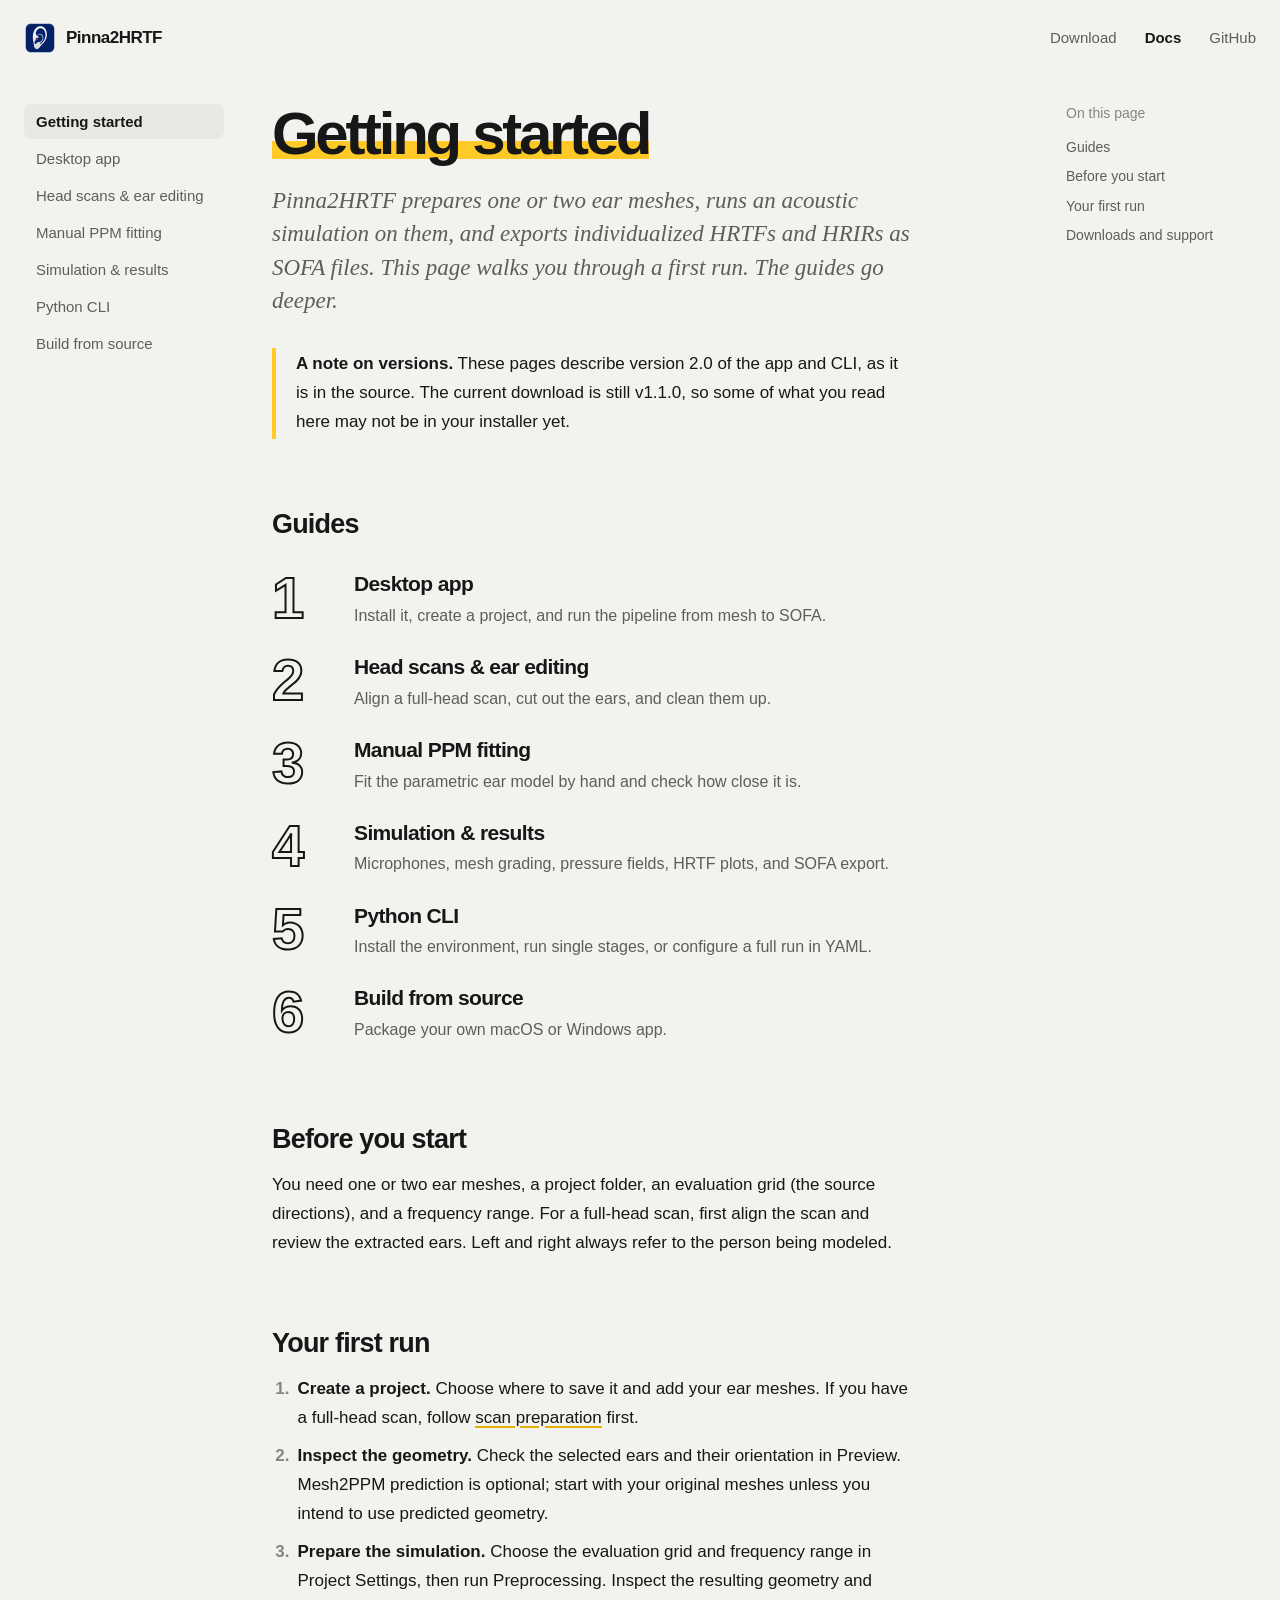
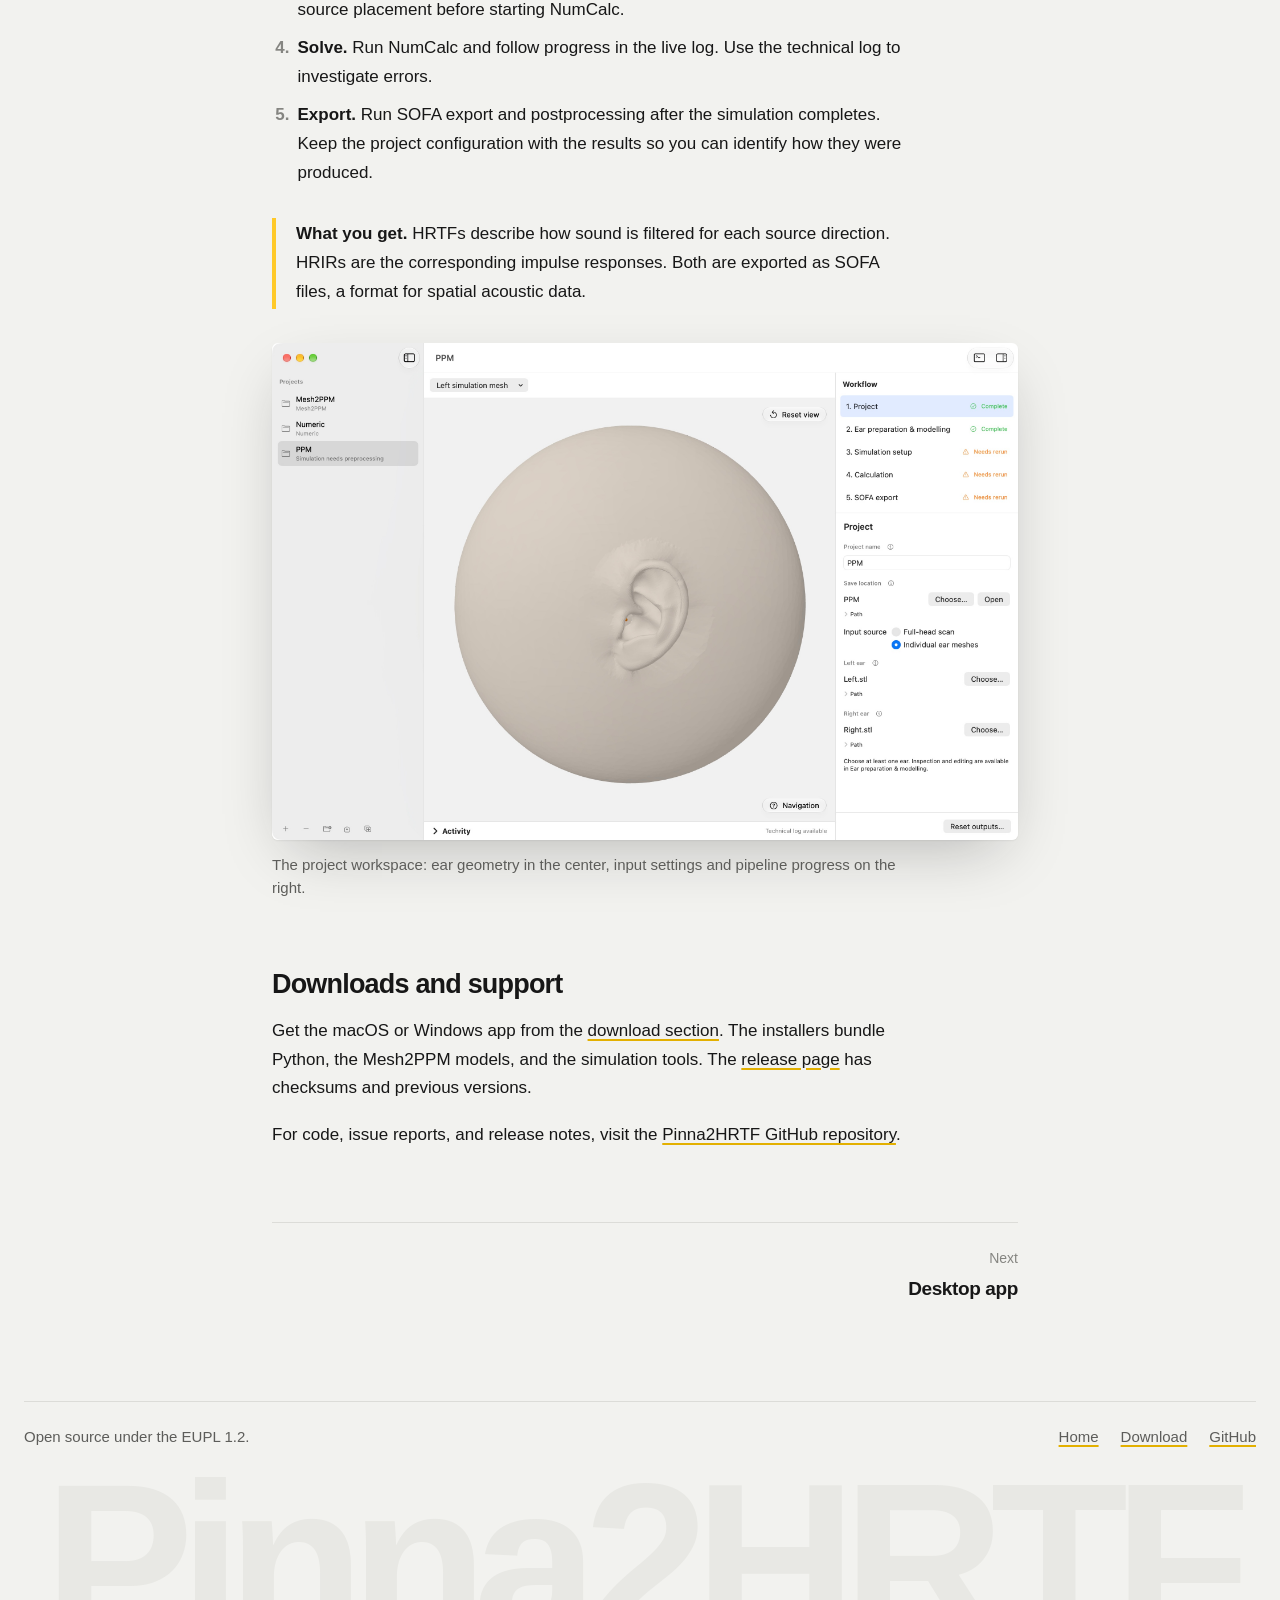
==== commit 3469c190: "Rebuild the front page with a distinct layout per section Hero with an interactive direction dial, a" ====
--- a/website/docs/index.html
+++ b/website/docs/index.html
@@ -10,8 +10,8 @@
   <link rel="icon" href="../favicon-macos.png?v=glass-ear2" type="image/png" sizes="512x512">
   <link rel="shortcut icon" href="../favicon-macos.png?v=glass-ear2" type="image/png">
   <link rel="apple-touch-icon" href="../favicon-macos.png?v=glass-ear2">
-  <link rel="stylesheet" href="../styles.css?v=3">
-  <link rel="stylesheet" href="styles.css?v=3">
+  <link rel="stylesheet" href="../styles.css?v=6">
+  <link rel="stylesheet" href="styles.css?v=6">
 </head>
 <body>
   <a class="skip-link" href="#main">Skip to content</a>
@@ -90,9 +90,12 @@
     </aside>
   </div>
 
-  <footer class="site-footer wrap">
-    <p>Pinna2HRTF is open source under the EUPL 1.2.</p>
-    <nav aria-label="Footer"><a href="../">Home</a><a href="../#downloads">Download</a><a href="https://github.com/Any2HRTF/Pinna2HRTF">GitHub</a></nav>
+  <footer class="site-footer">
+    <div class="footer-row wrap">
+      <p>Open source under the EUPL 1.2.</p>
+      <nav aria-label="Footer"><a href="../">Home</a><a href="../#downloads">Download</a><a href="https://github.com/Any2HRTF/Pinna2HRTF">GitHub</a></nav>
+    </div>
+    <span class="wordmark" aria-hidden="true">Pinna2HRTF</span>
   </footer>
   <script src="screenshot-theme.js" defer></script>
 </body>
--- a/website/styles.css
+++ b/website/styles.css
@@ -1,6 +1,7 @@
 /* Shared by the front page and the documentation. */
 :root {
   color-scheme: light dark;
+  --serif: "Iowan Old Style", "Palatino Linotype", Palatino, "Book Antiqua", "URW Palladio L", P052, Georgia, serif;
   --page: #f2f2ef;
   --paper: #fff;
   --ink: #171717;
@@ -65,9 +66,11 @@
 .main-nav a { text-decoration: none; color: var(--muted); }
 .main-nav a:hover, .main-nav a[aria-current="page"] { color: var(--ink); }
 .main-nav a[aria-current="page"] { font-weight: 650; }
-.site-footer { display: flex; flex-wrap: wrap; align-items: baseline; justify-content: space-between; gap: 8px 24px; margin-top: 72px; padding-block: 26px 40px; border-top: 1px solid var(--rule); color: var(--muted); font-size: 14px; }
-.site-footer p { margin: 0; }
-.site-footer nav { display: flex; gap: 20px; }
+.site-footer { margin-top: 96px; overflow: hidden; color: var(--muted); font-size: 15px; }
+.footer-row { display: flex; flex-wrap: wrap; align-items: baseline; justify-content: space-between; gap: 8px 24px; padding-block: 22px; border-top: 1px solid var(--rule); }
+.footer-row p { margin: 0; }
+.footer-row nav { display: flex; gap: 22px; }
+.wordmark { display: block; margin: 0 0 -.19em; color: var(--soft); font-size: 17.6vw; font-weight: 800; letter-spacing: -.065em; line-height: .8; text-align: center; white-space: nowrap; user-select: none; -webkit-user-select: none; }
 
 /* Buttons */
 .button {
@@ -102,82 +105,18 @@
   84% { transform: translateY(-2px) rotate(calc(var(--sticker-rotation) + 1deg)) scale(1.01, .99); }
   100% { transform: translateY(0) rotate(var(--sticker-rotation)) scale(1); }
 }
-.sticker-girl { --sticker-rotation: 6deg; top: 8px; right: 3%; width: clamp(150px, 19vw, 210px); }
-.sticker-headphones { --sticker-rotation: -8deg; top: 30px; right: 2%; width: 104px; }
-.sticker-hrtf { --sticker-rotation: 5deg; top: 44px; right: 150px; width: 96px; }
-.sticker-mesh { --sticker-rotation: -6deg; right: 300px; bottom: 6px; width: 150px; }
-.sticker-wave { --sticker-rotation: 4deg; right: 165px; bottom: 14px; width: 118px; }
-.sticker-sofa { --sticker-rotation: 5deg; right: 16px; bottom: 8px; width: 134px; }
-.sticker-cli { --sticker-rotation: -5deg; left: 4%; bottom: 0; width: 116px; }
+@media (prefers-reduced-motion: reduce) {
+  html { scroll-behavior: auto; }
+  *, *::before, *::after { transition-duration: .01ms !important; animation-duration: .01ms !important; }
+}
 
-/* Front page */
-.hero { padding-block: clamp(36px, 7vw, 76px) 0; }
-.hero h1 { max-width: 13.5em; margin-bottom: 22px; font-size: clamp(40px, 6.6vw, 68px); font-weight: 780; letter-spacing: -.05em; line-height: 1.02; }
-.hero-lede { max-width: 36em; margin-bottom: 30px; color: var(--muted); font-size: clamp(17px, 2vw, 20px); line-height: 1.5; }
-.hero-actions { display: flex; flex-wrap: wrap; align-items: center; gap: 14px 26px; }
-.hero-meta { margin: 18px 0 0; color: var(--quiet); font-size: 14px; }
-.shot { display: block; margin: 0; }
-.shot img { display: block; width: 100%; border-radius: 0.8% / 1.2%; box-shadow: var(--shadow); }
-.hero-shot { margin-top: clamp(40px, 6vw, 64px); }
-
-.home-section { padding-top: clamp(72px, 10vw, 120px); }
-.home-section > h2 { margin-bottom: 12px; font-size: clamp(28px, 4vw, 40px); font-weight: 760; letter-spacing: -.04em; }
-.section-intro { max-width: 36em; margin-bottom: 0; color: var(--muted); font-size: 18px; line-height: 1.5; }
-
-.steps { display: grid; gap: clamp(48px, 7vw, 88px); margin: clamp(40px, 6vw, 64px) 0 0; padding: 0; list-style: none; }
-.step { display: grid; grid-template-columns: minmax(0, 5fr) minmax(0, 7fr); align-items: center; gap: clamp(24px, 5vw, 64px); }
-.step:nth-child(even) .step-text { order: 2; }
-.step-num {
-  display: grid; width: 38px; height: 38px; margin-bottom: 16px; place-items: center; border-radius: 50%;
-  color: #171717; background: var(--accent); font-size: 17px; font-weight: 800; transform: rotate(-6deg);
-}
-.step h3 { margin-bottom: 10px; font-size: 24px; font-weight: 720; }
-.step p { margin: 0; color: var(--muted); font-size: 17px; }
-
-.downloads { padding-bottom: 170px; }
-.download-list { display: grid; grid-template-columns: repeat(2, minmax(0, 1fr)); gap: 18px; margin-top: 32px; }
-.download-entry { display: flex; flex-direction: column; align-items: flex-start; padding: 28px; border-radius: 20px; background: var(--paper); }
-.download-entry h3 { margin-bottom: 2px; font-size: 24px; font-weight: 720; }
-.download-entry p { margin: 0; color: var(--muted); font-size: 15px; }
-.download-entry .button { margin-top: 22px; }
-.checksum-link { margin-top: 14px; color: var(--quiet); font-size: 13px; text-decoration-thickness: 1px; }
-.download-foot { max-width: 44em; margin: 22px 0 0; color: var(--muted); font-size: 14px; }
-
-.cli-section { display: grid; grid-template-columns: minmax(0, 5fr) minmax(0, 7fr); align-items: start; gap: clamp(24px, 5vw, 64px); padding-bottom: 96px; }
-.cli-section h2 { margin-bottom: 12px; font-size: clamp(28px, 4vw, 40px); font-weight: 760; letter-spacing: -.04em; }
-.cli-section .section-intro { margin-bottom: 18px; }
-.cli-section :not(pre) > code { padding: .1em .35em; border-radius: 5px; background: var(--soft); font-size: .9em; }
-.terminal { position: relative; overflow: hidden; border-radius: 16px; color: var(--term-ink); background: var(--term); box-shadow: var(--shadow); }
-.terminal pre { overflow-x: auto; margin: 0; padding: 24px 24px 8px; font-size: 14px; line-height: 1.9; }
-.terminal .cmd::before { content: "$ "; color: var(--accent); user-select: none; -webkit-user-select: none; }
-.terminal-note { margin: 0; padding: 0 24px 22px; color: var(--term-muted); font: 14px/1.9 var(--mono); }
-.cli-section .terminal-note code { padding: 0; color: var(--term-ink); background: none; font-size: 1em; overflow-wrap: anywhere; }
 .copy-button { position: absolute; top: 12px; right: 12px; padding: 5px 12px; border: 0; border-radius: 999px; color: var(--term-ink); background: rgba(255, 255, 255, .12); font: 600 12px var(--sans); cursor: pointer; }
 .copy-button:hover { color: #171717; background: var(--accent); }
-
+em.serif { font-family: var(--serif); font-style: italic; font-weight: 500; letter-spacing: -.02em; }
 @media (max-width: 760px) {
   .wrap { width: min(100% - 36px, var(--wrap)); }
   .site-header { padding-block: 16px; }
   .main-nav { gap: 14px; font-size: 14px; }
   .main-nav .nav-extra { display: none; }
-  .sticker-girl { top: auto; right: 2px; bottom: -34px; width: 118px; }
-  .sticker-headphones { top: 44px; right: auto; left: 76px; width: 74px; }
-  .sticker-hrtf { top: 50px; right: auto; left: 0; width: 66px; }
-  .workflow > h2 { padding-top: 64px; }
-  .step { grid-template-columns: 1fr; gap: 20px; }
-  .step:nth-child(even) .step-text { order: 0; }
-  .download-list { grid-template-columns: 1fr; }
-  .downloads { padding-bottom: 130px; }
-  .sticker-mesh { right: 205px; width: 104px; }
-  .sticker-wave { right: 110px; width: 90px; }
-  .sticker-sofa { right: 4px; width: 100px; }
-  .cli-section { grid-template-columns: 1fr; padding-bottom: 110px; }
-  .sticker-cli { left: auto; right: 8px; bottom: 0; width: 92px; }
-  .terminal pre, .terminal-note { font-size: 12.5px; padding-inline: 18px; }
-  .terminal pre { padding-top: 48px; }
-  .site-footer { margin-top: 48px; }
+  .site-footer { margin-top: 64px; }
 }
-@media (prefers-reduced-motion: reduce) {
-  html { scroll-behavior: auto; }
-  *, *::before, *::after { transition-duration: .01ms !important; animation-duration: .01ms !important; }
-}
--- a/website/docs/styles.css
+++ b/website/docs/styles.css
@@ -15,11 +15,12 @@
 
 .docs-content { min-width: 0; }
 .docs-content > :where(p, ul, ol, dl, details, aside, h1, h2, h3) { max-width: 40rem; }
-.docs-content h1 { margin-bottom: 16px; font-size: clamp(34px, 5vw, 46px); font-weight: 780; letter-spacing: -.045em; line-height: 1.06; }
+.docs-content h1 { width: fit-content; margin-bottom: 20px; font-size: clamp(38px, 6vw, 60px); font-weight: 800; letter-spacing: -.055em; line-height: 1; background: linear-gradient(transparent 62%, var(--accent) 62% 92%, transparent 92%); }
+@media screen and (prefers-color-scheme: dark) { .docs-content h1 { background: none; } .docs-content h1::after { content: ""; display: block; width: 72px; height: 8px; margin-top: 14px; border-radius: 4px; background: var(--accent); } }
 .docs-content h2 { margin: 2.6em 0 .6em; font-size: 27px; font-weight: 740; scroll-margin-top: 24px; }
 .docs-content h3 { margin: 2em 0 .5em; font-size: 20px; font-weight: 700; }
 .docs-content p { margin-bottom: 1.05em; }
-.lede { color: var(--muted); font-size: 21px; line-height: 1.5; }
+.lede { color: var(--muted); font: italic 500 23px/1.45 var(--serif); }
 .version-note { color: var(--quiet); font-size: 14px; }
 .docs-content ul, .docs-content ol { margin: 0 0 1.2em; padding-left: 1.3em; }
 .docs-content li { margin-bottom: .55em; padding-left: .2em; }
@@ -28,12 +29,12 @@
 .note { margin: 1.8em 0; padding: 2px 0 2px 20px; border-left: 4px solid var(--accent); }
 .note p:last-child { margin-bottom: 0; }
 
-.guide-list { margin: 0 0 1.5em !important; padding: 0 !important; list-style: none; }
-.guide-list li { margin: 0; padding: 0; border-bottom: 1px solid var(--rule); }
-.guide-list a { display: block; padding: 14px 0; text-decoration: none; }
-.guide-list strong { display: block; font-size: 19px; letter-spacing: -.02em; }
-.guide-list strong::after { content: " →"; color: var(--underline); transition: margin .15s ease; }
-.guide-list a:hover strong::after { margin-left: 4px; }
+.guide-list { margin: 0 0 1.5em !important; padding: 0 !important; list-style: none; counter-reset: guide; }
+.guide-list li { margin: 0; padding: 0; counter-increment: guide; }
+.guide-list a { display: grid; grid-template-columns: 74px 1fr; align-items: center; column-gap: 8px; padding: 10px 0; text-decoration: none; }
+.guide-list a::before { content: counter(guide); grid-row: 1 / 3; color: transparent; font-size: 58px; font-weight: 800; letter-spacing: -.06em; line-height: 1; -webkit-text-stroke: 2px var(--ink); transition: color .2s ease; }
+.guide-list a:hover::before { color: var(--accent); }
+.guide-list strong { font-size: 21px; letter-spacing: -.03em; }
 .guide-list span { color: var(--muted); font-size: 16px; }
 .guide-list a:hover { color: inherit; }
 
@@ -43,6 +44,9 @@
 figcaption { max-width: 40rem; margin-top: 14px; color: var(--muted); font-size: 15px; line-height: 1.5; }
 
 :not(pre) > code { padding: .12em .38em; border-radius: 6px; background: var(--soft); font-size: .86em; overflow-wrap: anywhere; }
+.code-block { position: relative; margin: 1.2em 0 1.6em; }
+.code-block pre { margin: 0; padding-top: 44px; }
+.code-block .copy-button { top: 10px; right: 10px; }
 pre { overflow-x: auto; margin: 1.2em 0 1.6em; padding: 18px 22px; border-radius: 14px; color: var(--term-ink); background: var(--term); font-size: 14px; line-height: 1.7; tab-size: 2; }
 
 .table-wrap { overflow-x: auto; margin: 1.4em 0 1.8em; }
@@ -77,10 +81,11 @@
   .docs-sidebar a[aria-current="page"] { color: #171717; background: var(--accent); }
   .lede { font-size: 19px; }
   .docs-content h2 { font-size: 24px; }
-  pre { margin-inline: -4px; padding: 16px; font-size: 13px; }
+  pre { padding: 16px; font-size: 13px; }
+  .code-block { margin-inline: -4px; }
 }
 @media print {
-  .docs-sidebar, .docs-toc, .site-header nav, .site-footer, .pager, .skip-link { display: none; }
+  .docs-sidebar, .docs-toc, .site-header nav, .site-footer, .pager, .skip-link, .copy-button { display: none; }
   .docs-layout { display: block; }
   pre { white-space: pre-wrap; color: #000; background: #f2f2f2; }
 }
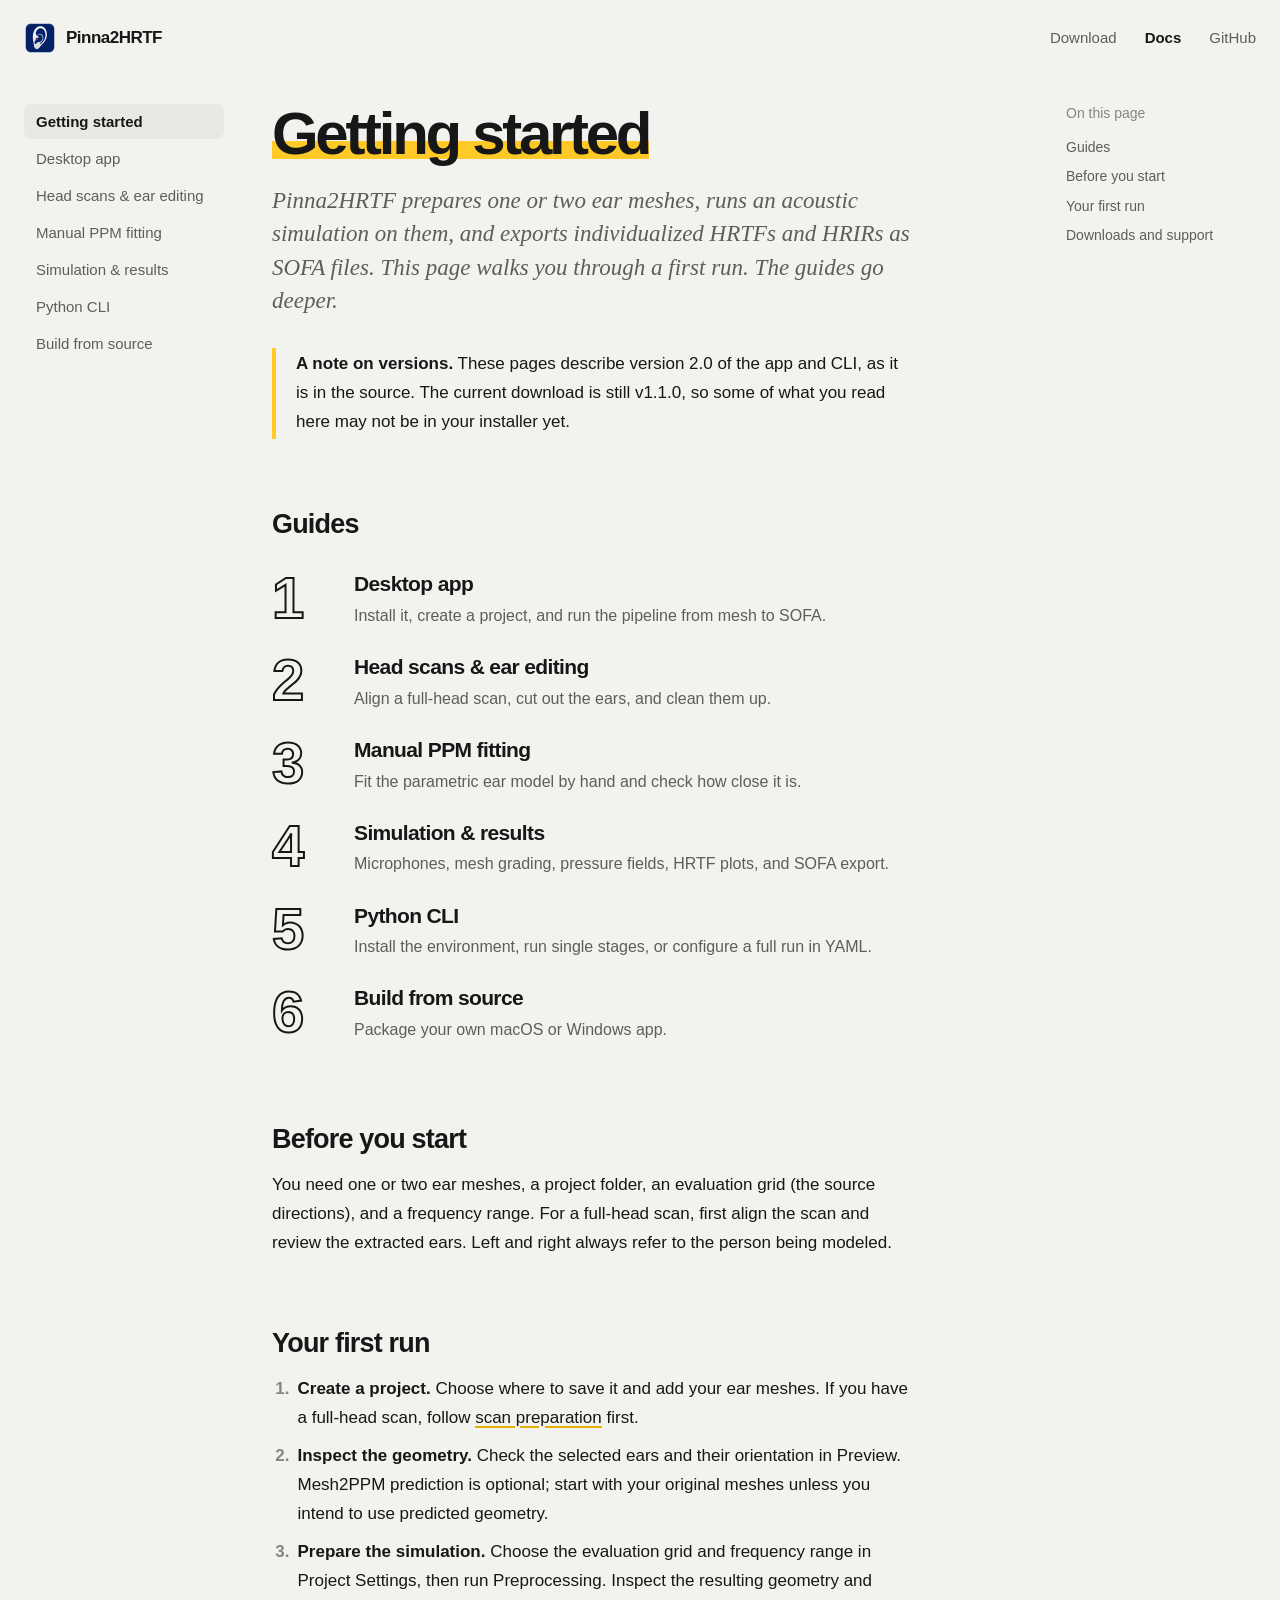
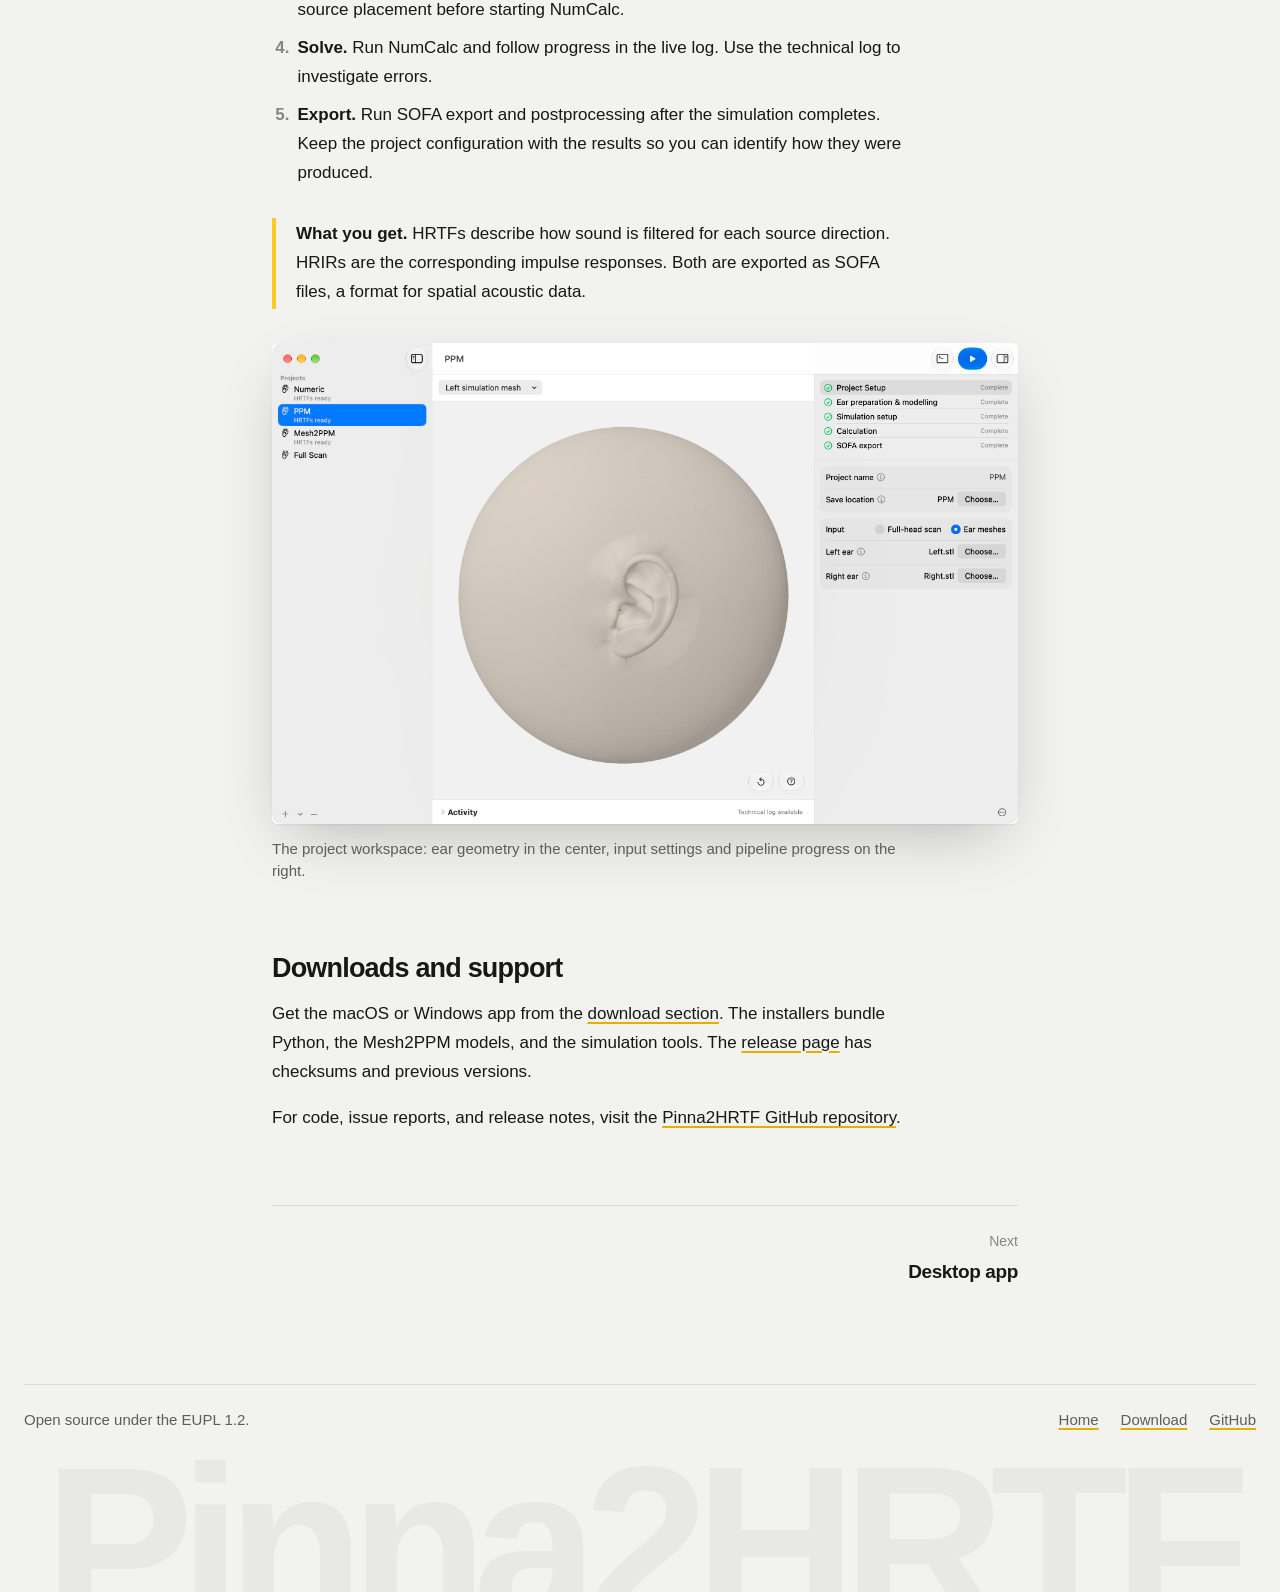
==== commit 327eba97: "Refresh website screenshots" ====
--- a/website/docs/index.html
+++ b/website/docs/index.html
@@ -10,8 +10,8 @@
   <link rel="icon" href="../favicon-macos.png?v=glass-ear2" type="image/png" sizes="512x512">
   <link rel="shortcut icon" href="../favicon-macos.png?v=glass-ear2" type="image/png">
   <link rel="apple-touch-icon" href="../favicon-macos.png?v=glass-ear2">
-  <link rel="stylesheet" href="../styles.css?v=6">
-  <link rel="stylesheet" href="styles.css?v=6">
+  <link rel="stylesheet" href="../styles.css?v=7">
+  <link rel="stylesheet" href="styles.css?v=7">
 </head>
 <body>
   <a class="skip-link" href="#main">Skip to content</a>
@@ -68,7 +68,7 @@
       <aside class="note">
       <p><strong>What you get.</strong> HRTFs describe how sound is filtered for each source direction. HRIRs are the corresponding impulse responses. Both are exported as SOFA files, a format for spatial acoustic data.</p></aside>
       <figure>
-        <a href="../assets/screenshots/desktop-workspace.jpg" data-light-href="../assets/screenshots/desktop-workspace.jpg" data-dark-href="../assets/screenshots/desktop-workspace-dark.png" aria-label="Open the full-size screenshot"><picture><source media="(prefers-color-scheme: dark)" srcset="../assets/screenshots/desktop-workspace-dark.png"><img src="../assets/screenshots/desktop-workspace.jpg" alt="Pinna2HRTF showing a simulation mesh, project settings, and workflow status, with standard macOS window controls" width="2620" height="1746" loading="lazy" decoding="async"></picture></a>
+        <a href="../assets/screenshots/desktop-workspace.jpg" data-light-href="../assets/screenshots/desktop-workspace.jpg" data-dark-href="../assets/screenshots/desktop-workspace-dark.png" aria-label="Open the full-size screenshot"><picture><source media="(prefers-color-scheme: dark)" srcset="../assets/screenshots/desktop-workspace-dark.png"><img src="../assets/screenshots/desktop-workspace.jpg" alt="Pinna2HRTF showing a simulation mesh, project settings, and workflow status, with standard macOS window controls" width="2484" height="1600" loading="lazy" decoding="async"></picture></a>
         <figcaption>The project workspace: ear geometry in the center, input settings and pipeline progress on the right.</figcaption>
       </figure>
 
--- a/website/styles.css
+++ b/website/styles.css
@@ -1,4 +1,3 @@
-/* Shared by the front page and the documentation. */
 :root {
   color-scheme: light dark;
   --serif: "Iowan Old Style", "Palatino Linotype", Palatino, "Book Antiqua", "URW Palladio L", P052, Georgia, serif;
@@ -57,7 +56,6 @@
 .visually-hidden { position: absolute; width: 1px; height: 1px; overflow: hidden; clip-path: inset(50%); white-space: nowrap; }
 .wrap { width: min(100% - 48px, var(--wrap)); margin-inline: auto; }
 
-/* Header and footer */
 .site-header { display: flex; align-items: center; justify-content: space-between; gap: 20px; padding-block: 22px; }
 .brand { display: inline-flex; align-items: center; gap: 10px; font-size: 17px; font-weight: 750; letter-spacing: -.03em; text-decoration: none; white-space: nowrap; }
 .brand:hover { color: inherit; }
@@ -72,7 +70,6 @@
 .footer-row nav { display: flex; gap: 22px; }
 .wordmark { display: block; margin: 0 0 -.19em; color: var(--soft); font-size: 17.6vw; font-weight: 800; letter-spacing: -.065em; line-height: .8; text-align: center; white-space: nowrap; user-select: none; -webkit-user-select: none; }
 
-/* Buttons */
 .button {
   display: inline-flex; align-items: center; justify-content: center; gap: 8px; min-height: 46px;
   padding: 10px 22px; border: 0; border-radius: 999px; font: 650 15px/1.2 var(--sans);
@@ -83,27 +80,35 @@
 .button-primary:active { transform: translateY(2px); box-shadow: 0 1px 0 #d39f00; }
 .text-link { font-weight: 600; }
 
-/* Stickers */
 .content-section { position: relative; scroll-margin-top: 16px; }
 .draggable-sticker {
+  --stuck: drop-shadow(0 0 .6px rgba(23, 23, 23, .55)) drop-shadow(0 1.5px 1px rgba(23, 23, 23, .28));
   position: absolute; z-index: 3; display: block; width: 100px; padding: 0; border: 0;
   background: transparent; cursor: grab; touch-action: none; user-select: none; -webkit-user-select: none;
   transform: rotate(var(--sticker-rotation, 0deg));
-  filter: drop-shadow(0 5px 5px rgba(23, 23, 23, .18));
+  filter: var(--stuck);
   transition: transform 220ms cubic-bezier(.2, .8, .2, 1), filter 220ms ease;
   -webkit-tap-highlight-color: transparent;
 }
 .draggable-sticker img { display: block; width: 100%; height: auto; pointer-events: none; -webkit-user-drag: none; }
-.draggable-sticker:hover { transform: translateY(-5px) rotate(calc(var(--sticker-rotation, 0deg) + 4deg)) scale(1.06); filter: drop-shadow(0 9px 8px rgba(23, 23, 23, .22)); }
-.draggable-sticker.is-dragging { z-index: 10; cursor: grabbing; transform: translateY(-12px) rotate(calc(var(--sticker-rotation, 0deg) + 7deg)) scale(1.12); filter: drop-shadow(0 18px 12px rgba(23, 23, 23, .28)); transition-duration: 140ms; }
-.draggable-sticker.is-released { animation: sticker-release 760ms cubic-bezier(.2, .9, .3, 1) both; }
+.draggable-sticker.has-art::after {
+  content: ""; position: absolute; inset: 0; pointer-events: none;
+  background:
+    linear-gradient(112deg, transparent 38%, rgba(255, 255, 255, .7) 50%, transparent 62%) 130% 0 / 260% 100% no-repeat,
+    linear-gradient(155deg, rgba(255, 255, 255, .34), transparent 42%);
+  -webkit-mask: var(--art) center / 100% 100% no-repeat; mask: var(--art) center / 100% 100% no-repeat;
+  transition: background-position 700ms ease;
+}
+.draggable-sticker.has-art:hover::after, .draggable-sticker.is-dragging::after { background-position: -30% 0, 0 0; }
+.draggable-sticker:hover { transform: rotate(calc(var(--sticker-rotation, 0deg) + 3deg)) perspective(500px) rotateX(9deg) rotateY(-7deg) scale(1.04); filter: drop-shadow(0 0 .6px rgba(23, 23, 23, .55)) drop-shadow(3px 7px 5px rgba(23, 23, 23, .26)); }
+.draggable-sticker.is-dragging { z-index: 10; cursor: grabbing; transform: translateY(-12px) rotate(calc(var(--sticker-rotation, 0deg) + 7deg)) scale(1.12); filter: drop-shadow(0 0 .6px rgba(23, 23, 23, .55)) drop-shadow(6px 20px 12px rgba(23, 23, 23, .3)); transition-duration: 140ms; }
+.draggable-sticker.is-released { animation: sticker-release 620ms cubic-bezier(.2, .9, .3, 1) both; }
 @keyframes sticker-release {
-  0% { transform: translateY(-12px) rotate(calc(var(--sticker-rotation) + 7deg)) scale(1.1); }
-  24% { transform: translateY(3px) rotate(calc(var(--sticker-rotation) - 8deg)) scale(.88, 1.12); }
-  44% { transform: translateY(-6px) rotate(calc(var(--sticker-rotation) + 5deg)) scale(1.08, .92); }
-  66% { transform: translateY(1px) rotate(calc(var(--sticker-rotation) - 2deg)) scale(.98, 1.03); }
-  84% { transform: translateY(-2px) rotate(calc(var(--sticker-rotation) + 1deg)) scale(1.01, .99); }
-  100% { transform: translateY(0) rotate(var(--sticker-rotation)) scale(1); }
+  0% { transform: translateY(-12px) rotate(calc(var(--sticker-rotation) + 7deg)) scale(1.12); }
+  30% { transform: rotate(calc(var(--sticker-rotation) - 2deg)) scale(.94); }
+  55% { transform: rotate(calc(var(--sticker-rotation) + 1deg)) scale(1.03); }
+  100% { transform: rotate(var(--sticker-rotation)) scale(1); }
+}
 }
 @media (prefers-reduced-motion: reduce) {
   html { scroll-behavior: auto; }
--- a/website/docs/styles.css
+++ b/website/docs/styles.css
@@ -1,4 +1,3 @@
-/* Documentation layout. Tokens, header, and footer come from ../styles.css. */
 :root { --wrap: 1240px; }
 body { font-size: 17px; line-height: 1.7; }
 
